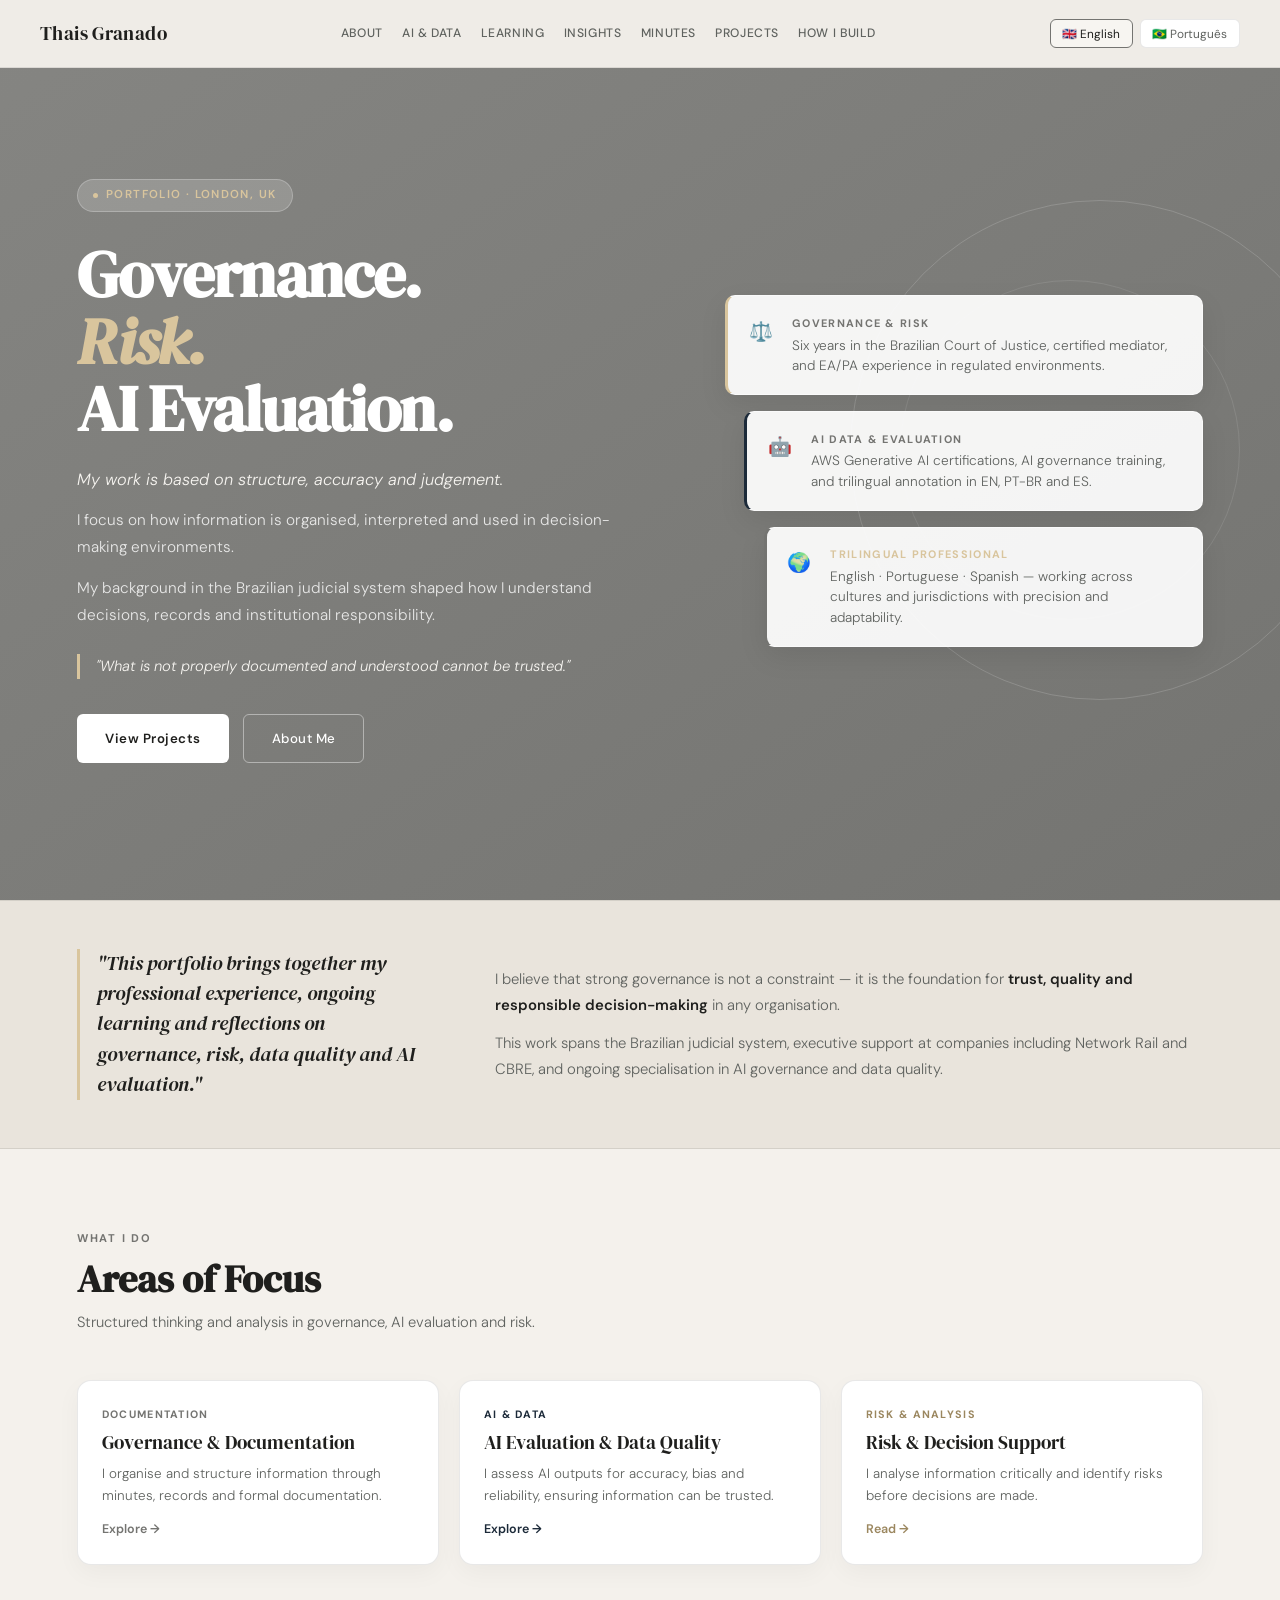
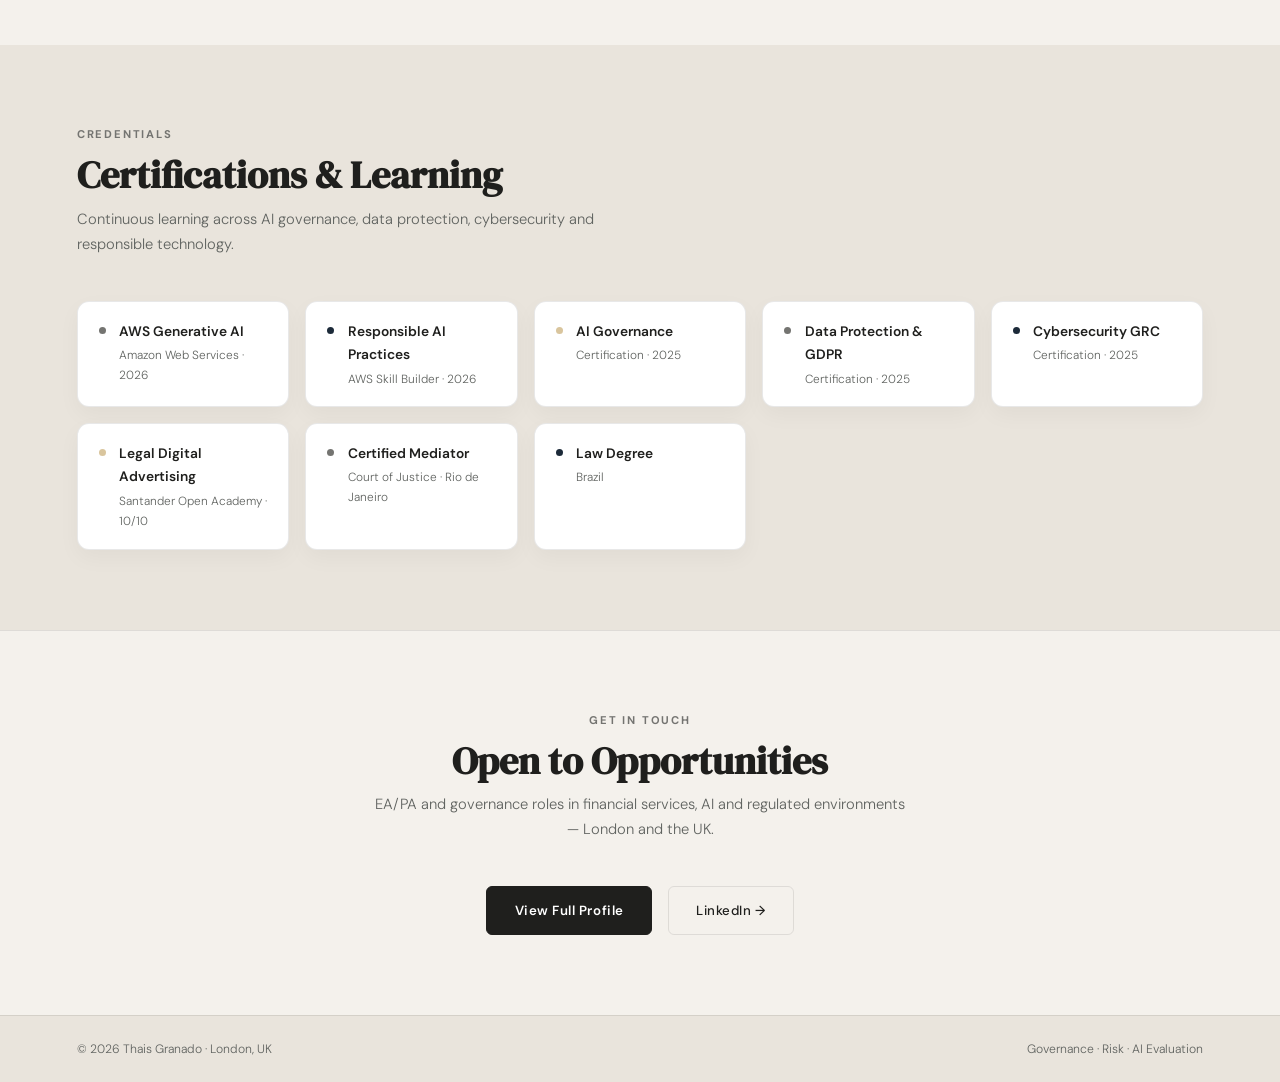
==== index.html @ 21f4bf11 "Update index.html" ====
<!DOCTYPE html>
<html lang="en">
<head>
  <meta charset="UTF-8" />
  <meta name="viewport" content="width=device-width, initial-scale=1.0" />
  <title>Thais Granado | Governance, Risk & AI Evaluation</title>

  <link href="https://fonts.googleapis.com/css2?family=DM+Serif+Display:ital@0;1&family=DM+Sans:opsz,wght@9..40,300;9..40,400;9..40,500;9..40,600&display=swap" rel="stylesheet" />

  <style>
    *, *::before, *::after {
      box-sizing: border-box;
      margin: 0;
      padding: 0;
    }

    :root {
      --bg: #f4f1ec;
      --bg-alt: #e9e4dc;
      --panel: #858582;
      --panel-dark: #747471;
      --card: #ffffff;
      --text: #1f1f1d;
      --muted: #5f625f;
      --soft: #f7f5f1;
      --white: #ffffff;
      --gold: #d9c59d;
      --navy: #1c2a39;
      --border: rgba(0,0,0,0.09);
      --shadow: rgba(0,0,0,0.10);
    }

    html {
      scroll-behavior: smooth;
    }

    body {
      background: var(--bg);
      color: var(--text);
      font-family: 'DM Sans', Arial, sans-serif;
      font-weight: 300;
      line-height: 1.7;
      overflow-x: hidden;
    }

    header {
      position: fixed;
      top: 0;
      left: 0;
      right: 0;
      z-index: 100;
      background: rgba(244, 241, 236, 0.96);
      backdrop-filter: blur(14px);
      border-bottom: 1px solid var(--border);
      padding: 0 2.5rem;
      display: flex;
      align-items: center;
      justify-content: space-between;
      height: 68px;
      flex-wrap: wrap;
    }

    .logo {
      font-family: 'DM Serif Display', serif;
      font-size: 1.18rem;
      letter-spacing: 0.02em;
      color: var(--text);
      text-decoration: none;
      white-space: nowrap;
    }

    nav {
      display: flex;
      gap: 1.2rem;
      flex-wrap: wrap;
      align-items: center;
    }

    nav a {
      color: var(--muted);
      text-decoration: none;
      font-size: 0.76rem;
      font-weight: 500;
      letter-spacing: 0.05em;
      text-transform: uppercase;
      transition: color 0.2s;
    }

    nav a:hover {
      color: var(--text);
    }

    .lang-buttons {
      display: flex;
      gap: 0.45rem;
      align-items: center;
    }

    .lang-buttons button {
      background: var(--card);
      border: 1px solid var(--border);
      color: var(--muted);
      font-size: 0.74rem;
      font-family: 'DM Sans', Arial, sans-serif;
      padding: 0.34rem 0.72rem;
      border-radius: 6px;
      cursor: pointer;
      transition: all 0.2s;
    }

    .lang-buttons button:hover,
    .lang-buttons button.active {
      border-color: var(--panel-dark);
      color: var(--text);
      background: var(--soft);
    }

    .hero {
      min-height: 100vh;
      background: linear-gradient(145deg, var(--panel), var(--panel-dark));
      display: grid;
      grid-template-columns: 1.1fr 0.9fr;
      align-items: center;
      padding: 120px 6% 78px;
      gap: 4rem;
      position: relative;
      overflow: hidden;
      color: var(--white);
    }

    .hero::before {
      content: '';
      position: absolute;
      right: -70px;
      top: 50%;
      transform: translateY(-50%);
      width: 500px;
      height: 500px;
      border: 1px solid rgba(255,255,255,0.16);
      border-radius: 50%;
      pointer-events: none;
    }

    .hero::after {
      content: '';
      position: absolute;
      right: 40px;
      top: 50%;
      transform: translateY(-50%);
      width: 340px;
      height: 340px;
      border: 1px solid rgba(255,255,255,0.10);
      border-radius: 50%;
      pointer-events: none;
    }

    .hero-left {
      position: relative;
      z-index: 2;
    }

    .hero-eyebrow {
      display: inline-flex;
      align-items: center;
      gap: 0.5rem;
      background: rgba(255,255,255,0.16);
      border: 1px solid rgba(255,255,255,0.24);
      color: var(--gold);
      font-size: 0.72rem;
      font-weight: 600;
      letter-spacing: 0.12em;
      text-transform: uppercase;
      padding: 0.36rem 0.95rem;
      border-radius: 50px;
      margin-bottom: 1.8rem;
      animation: fadeUp 0.5s ease both;
    }

    .hero-eyebrow::before {
      content: '';
      width: 5px;
      height: 5px;
      background: var(--gold);
      border-radius: 50%;
    }

    .hero-title {
      font-family: 'DM Serif Display', serif;
      font-size: clamp(2.8rem, 5vw, 4.8rem);
      line-height: 1.05;
      margin-bottom: 1.5rem;
      color: var(--white);
      animation: fadeUp 0.5s 0.08s ease both;
      letter-spacing: -0.02em;
    }

    .hero-title em {
      font-style: italic;
      color: var(--gold);
    }

    .hero-tagline {
      color: var(--soft);
      font-size: 1.02rem;
      font-style: italic;
      margin-bottom: 0.8rem;
      animation: fadeUp 0.5s 0.15s ease both;
    }

    .hero-desc {
      color: rgba(255,255,255,0.82);
      font-size: 0.96rem;
      max-width: 540px;
      margin-bottom: 0.9rem;
      animation: fadeUp 0.5s 0.2s ease both;
      line-height: 1.75;
    }

    .hero-desc strong {
      color: var(--white);
      font-weight: 500;
    }

    .hero-quote {
      border-left: 3px solid var(--gold);
      padding-left: 1rem;
      color: var(--soft);
      font-size: 0.92rem;
      font-style: italic;
      margin: 1.6rem 0 2.2rem;
      animation: fadeUp 0.5s 0.25s ease both;
    }

    .hero-cta {
      display: flex;
      gap: 0.9rem;
      flex-wrap: wrap;
      animation: fadeUp 0.5s 0.3s ease both;
    }

    .btn-primary {
      background: var(--white);
      color: var(--text);
      font-family: 'DM Sans', Arial, sans-serif;
      font-weight: 600;
      font-size: 0.83rem;
      letter-spacing: 0.04em;
      padding: 0.76rem 1.7rem;
      border-radius: 6px;
      text-decoration: none;
      border: 1px solid rgba(255,255,255,0.55);
      cursor: pointer;
      transition: all 0.2s;
    }

    .btn-primary:hover {
      background: var(--gold);
      transform: translateY(-1px);
    }

    .btn-outline {
      background: transparent;
      color: var(--white);
      font-family: 'DM Sans', Arial, sans-serif;
      font-weight: 500;
      font-size: 0.83rem;
      letter-spacing: 0.04em;
      padding: 0.76rem 1.7rem;
      border-radius: 6px;
      border: 1px solid rgba(255,255,255,0.42);
      text-decoration: none;
      transition: all 0.2s;
    }

    .btn-outline:hover {
      border-color: var(--white);
      background: rgba(255,255,255,0.12);
    }

    .hero-right {
      display: flex;
      flex-direction: column;
      gap: 1rem;
      position: relative;
      z-index: 2;
      animation: fadeUp 0.5s 0.35s ease both;
    }

    .pillar {
      background: rgba(255,255,255,0.92);
      border: 1px solid rgba(255,255,255,0.50);
      border-left: 3px solid var(--gold);
      border-radius: 10px;
      padding: 1.1rem 1.3rem;
      display: flex;
      align-items: flex-start;
      gap: 0.9rem;
      transition: transform 0.2s, box-shadow 0.2s;
      color: var(--text);
      box-shadow: 0 10px 28px rgba(0,0,0,0.08);
    }

    .pillar:nth-child(2) {
      border-left-color: var(--navy);
      margin-left: 1.2rem;
    }

    .pillar:nth-child(3) {
      border-left-color: var(--panel-dark);
      margin-left: 2.4rem;
    }

    .pillar:hover {
      transform: translateX(4px);
      box-shadow: 0 16px 36px rgba(0,0,0,0.12);
    }

    .pillar-icon {
      font-size: 1.2rem;
      min-width: 1.8rem;
      margin-top: 0.1rem;
    }

    .pillar-label {
      font-size: 0.68rem;
      font-weight: 700;
      letter-spacing: 0.12em;
      text-transform: uppercase;
      color: var(--panel-dark);
      margin-bottom: 0.2rem;
    }

    .pillar:nth-child(3) .pillar-label {
      color: var(--gold);
    }

    .pillar-text {
      font-size: 0.85rem;
      color: var(--muted);
      line-height: 1.5;
    }

    .strip {
      background: var(--bg-alt);
      border-top: 1px solid var(--border);
      border-bottom: 1px solid var(--border);
      padding: 3rem 6%;
      display: grid;
      grid-template-columns: 1fr 2fr;
      gap: 4rem;
      align-items: center;
    }

    .strip-quote {
      font-family: 'DM Serif Display', serif;
      font-size: 1.22rem;
      font-style: italic;
      color: var(--text);
      line-height: 1.55;
      border-left: 3px solid var(--gold);
      padding-left: 1.1rem;
    }

    .strip-body {
      color: var(--muted);
      font-size: 0.93rem;
    }

    .strip-body p + p {
      margin-top: 0.85rem;
    }

    .strip-body strong {
      color: var(--text);
      font-weight: 600;
    }

    .section {
      padding: 5rem 6%;
      background: var(--bg);
    }

    .section-alt {
      padding: 5rem 6%;
      background: var(--bg-alt);
    }

    .section-label {
      font-size: 0.7rem;
      font-weight: 700;
      letter-spacing: 0.16em;
      text-transform: uppercase;
      color: var(--panel-dark);
      margin-bottom: 0.5rem;
    }

    .section-title {
      font-family: 'DM Serif Display', serif;
      font-size: clamp(1.8rem, 3vw, 2.5rem);
      margin-bottom: 0.5rem;
      line-height: 1.2;
      color: var(--text);
    }

    .section-sub {
      color: var(--muted);
      font-size: 0.92rem;
      margin-bottom: 2.8rem;
      max-width: 540px;
    }

    .card-grid {
      display: grid;
      grid-template-columns: repeat(auto-fill, minmax(270px, 1fr));
      gap: 1.2rem;
    }

    .card {
      background: var(--card);
      border: 1px solid var(--border);
      border-radius: 14px;
      padding: 1.5rem;
      text-decoration: none;
      color: inherit;
      display: flex;
      flex-direction: column;
      gap: 0.5rem;
      transition: border-color 0.2s, transform 0.2s, box-shadow 0.2s;
      position: relative;
      overflow: hidden;
      box-shadow: 0 8px 24px rgba(0,0,0,0.04);
    }

    .card::before {
      content: '';
      position: absolute;
      top: 0;
      left: 0;
      right: 0;
      height: 3px;
      background: var(--panel-dark);
      transform: scaleX(0);
      transform-origin: left;
      transition: transform 0.3s;
    }

    .card:hover::before {
      transform: scaleX(1);
    }

    .card:hover {
      border-color: rgba(0,0,0,0.18);
      transform: translateY(-3px);
      box-shadow: 0 16px 32px rgba(0,0,0,0.10);
    }

    .card.v2::before {
      background: var(--navy);
    }

    .card.v3::before {
      background: var(--gold);
    }

    .card-tag {
      font-size: 0.67rem;
      font-weight: 700;
      letter-spacing: 0.12em;
      text-transform: uppercase;
      color: var(--panel-dark);
    }

    .card.v2 .card-tag,
    .card.v2 .card-arrow {
      color: var(--navy);
    }

    .card.v3 .card-tag,
    .card.v3 .card-arrow {
      color: #9b875f;
    }

    .card-title {
      font-family: 'DM Serif Display', serif;
      font-size: 1.16rem;
      color: var(--text);
      line-height: 1.3;
    }

    .card-desc {
      color: var(--muted);
      font-size: 0.84rem;
      line-height: 1.6;
      flex: 1;
    }

    .card-arrow {
      display: inline-flex;
      align-items: center;
      gap: 0.35rem;
      color: var(--panel-dark);
      font-size: 0.78rem;
      font-weight: 600;
      margin-top: 0.3rem;
    }

    .creds-grid {
      display: grid;
      grid-template-columns: repeat(auto-fill, minmax(210px, 1fr));
      gap: 1rem;
    }

    .cred {
      background: var(--card);
      border: 1px solid var(--border);
      border-radius: 12px;
      padding: 1.1rem 1.3rem;
      display: flex;
      gap: 0.85rem;
      align-items: flex-start;
      box-shadow: 0 8px 22px rgba(0,0,0,0.04);
    }

    .cred-dot {
      width: 7px;
      height: 7px;
      border-radius: 50%;
      background: var(--panel-dark);
      margin-top: 0.45rem;
      flex-shrink: 0;
    }

    .cred-name {
      font-size: 0.86rem;
      font-weight: 600;
      color: var(--text);
      margin-bottom: 0.12rem;
    }

    .cred-org {
      font-size: 0.74rem;
      color: var(--muted);
    }

    .contact {
      text-align: center;
      padding: 5rem 6%;
      background: var(--bg);
      border-top: 1px solid var(--border);
    }

    .contact .section-sub {
      margin-left: auto;
      margin-right: auto;
    }

    .contact-links {
      display: flex;
      justify-content: center;
      gap: 1rem;
      flex-wrap: wrap;
      margin-top: 2rem;
    }

    .contact .btn-primary {
      background: var(--text);
      color: var(--white);
      border-color: var(--text);
    }

    .contact .btn-primary:hover {
      background: var(--navy);
    }

    .contact .btn-outline {
      color: var(--text);
      border-color: var(--border);
    }

    .contact .btn-outline:hover {
      background: var(--bg-alt);
      border-color: var(--panel-dark);
    }

    footer {
      background: var(--bg-alt);
      padding: 1.4rem 6%;
      display: flex;
      justify-content: space-between;
      align-items: center;
      border-top: 1px solid var(--border);
      flex-wrap: wrap;
      gap: 0.8rem;
    }

    footer p {
      font-size: 0.76rem;
      color: var(--muted);
    }

    @keyframes fadeUp {
      from {
        opacity: 0;
        transform: translateY(16px);
      }
      to {
        opacity: 1;
        transform: translateY(0);
      }
    }

    @media (max-width: 768px) {
      header {
        height: auto;
        padding: 1rem 1.2rem;
        gap: 0.8rem;
      }

      nav {
        display: none;
      }

      .hero {
        grid-template-columns: 1fr;
        padding: 100px 5% 60px;
        gap: 2.5rem;
      }

      .hero::before,
      .hero::after {
        display: none;
      }

      .hero-title {
        font-size: clamp(2.6rem, 12vw, 4rem);
      }

      .hero-desc {
        max-width: 100%;
      }

      .pillar:nth-child(2),
      .pillar:nth-child(3) {
        margin-left: 0;
      }

      .strip {
        grid-template-columns: 1fr;
        gap: 2rem;
      }
    }

    .lang-en,
    .lang-pt {
      display: none;
    }

    .lang-en.show,
    .lang-pt.show {
      display: block;
    }

    span.lang-en,
    span.lang-pt {
      display: none;
    }

    span.lang-en.show,
    span.lang-pt.show {
      display: inline;
    }
  </style>
</head>

<body>

<header>
  <a class="logo" href="index.html">Thais Granado</a>

  <nav>
    <a href="about.html">About</a>
    <a href="ai-evaluation.html">AI & Data</a>
    <a href="learning.html">Learning</a>
    <a href="insights.html">Insights</a>
    <a href="minutes.html">Minutes</a>
    <a href="projects.html">Projects</a>
    <a href="how-i-learn.html">How I Build</a>
  </nav>

  <div class="lang-buttons">
    <button data-l="en" onclick="setLanguage('en')">🇬🇧 English</button>
    <button data-l="pt" onclick="setLanguage('pt')">🇧🇷 Português</button>
  </div>
</header>

<section class="hero">
  <div class="hero-left">

    <div class="hero-eyebrow">
      <span class="lang-en">Portfolio · London, UK</span>
      <span class="lang-pt">Portfólio · Londres, Reino Unido</span>
    </div>

    <h1 class="hero-title">
      <span class="lang-en">Governance.<br><em>Risk.</em><br>AI Evaluation.</span>
      <span class="lang-pt">Governança.<br><em>Risco.</em><br>Avaliação de IA.</span>
    </h1>

    <p class="hero-tagline">
      <span class="lang-en">My work is based on structure, accuracy and judgement.</span>
      <span class="lang-pt">O meu trabalho é baseado em estrutura, precisão e julgamento.</span>
    </p>

    <p class="hero-desc">
      <span class="lang-en">I focus on how information is organised, interpreted and used in decision-making environments.</span>
      <span class="lang-pt">Foco em como a informação é organizada, interpretada e utilizada em ambientes de tomada de decisão.</span>
    </p>

    <p class="hero-desc">
      <span class="lang-en">My background in the Brazilian judicial system shaped how I understand decisions, records and institutional responsibility.</span>
      <span class="lang-pt">A minha experiência no sistema judiciário brasileiro moldou a forma como entendo decisões, registros e responsabilidade institucional.</span>
    </p>

    <blockquote class="hero-quote">
      <span class="lang-en">"What is not properly documented and understood cannot be trusted."</span>
      <span class="lang-pt">"O que não está devidamente documentado e compreendido não pode ser confiável."</span>
    </blockquote>

    <div class="hero-cta">
      <a class="btn-primary" href="projects.html">
        <span class="lang-en">View Projects</span>
        <span class="lang-pt">Ver Projetos</span>
      </a>

      <a class="btn-outline" href="about.html">
        <span class="lang-en">About Me</span>
        <span class="lang-pt">Sobre Mim</span>
      </a>
    </div>

  </div>

  <div class="hero-right">

    <div class="pillar">
      <div class="pillar-icon">⚖️</div>
      <div>
        <div class="pillar-label">
          <span class="lang-en">Governance & Risk</span>
          <span class="lang-pt">Governança & Risco</span>
        </div>
        <div class="pillar-text">
          <span class="lang-en">Six years in the Brazilian Court of Justice, certified mediator, and EA/PA experience in regulated environments.</span>
          <span class="lang-pt">Seis anos no Tribunal de Justiça, mediadora certificada e experiência como EA/PA em ambientes regulados.</span>
        </div>
      </div>
    </div>

    <div class="pillar">
      <div class="pillar-icon">🤖</div>
      <div>
        <div class="pillar-label">
          <span class="lang-en">AI Data & Evaluation</span>
          <span class="lang-pt">Dados & Avaliação de IA</span>
        </div>
        <div class="pillar-text">
          <span class="lang-en">AWS Generative AI certifications, AI governance training, and trilingual annotation in EN, PT-BR and ES.</span>
          <span class="lang-pt">Certificações AWS em IA Generativa, formação em governança de IA e anotação trilíngue em inglês, português e espanhol.</span>
        </div>
      </div>
    </div>

    <div class="pillar">
      <div class="pillar-icon">🌍</div>
      <div>
        <div class="pillar-label">
          <span class="lang-en">Trilingual Professional</span>
          <span class="lang-pt">Profissional Trilíngue</span>
        </div>
        <div class="pillar-text">
          <span class="lang-en">English · Portuguese · Spanish — working across cultures and jurisdictions with precision and adaptability.</span>
          <span class="lang-pt">Inglês · Português · Espanhol — atuando em diferentes culturas e jurisdições com precisão e adaptabilidade.</span>
        </div>
      </div>
    </div>

  </div>
</section>

<div class="strip">
  <p class="strip-quote">
    <span class="lang-en">"This portfolio brings together my professional experience, ongoing learning and reflections on governance, risk, data quality and AI evaluation."</span>
    <span class="lang-pt">"Este portfólio reúne minha experiência profissional, aprendizado contínuo e reflexões sobre governança, risco, qualidade de dados e avaliação de IA."</span>
  </p>

  <div class="strip-body">
    <p>
      <span class="lang-en">I believe that strong governance is not a constraint — it is the foundation for <strong>trust, quality and responsible decision-making</strong> in any organisation.</span>
      <span class="lang-pt">Acredito que uma governança sólida não é uma restrição — é a base para <strong>confiança, qualidade e tomada de decisão responsável</strong> em qualquer organização.</span>
    </p>

    <p>
      <span class="lang-en">This work spans the Brazilian judicial system, executive support at companies including Network Rail and CBRE, and ongoing specialisation in AI governance and data quality.</span>
      <span class="lang-pt">Este trabalho abrange o sistema judiciário brasileiro, suporte executivo em empresas como Network Rail e CBRE, e especialização contínua em governança de IA e qualidade de dados.</span>
    </p>
  </div>
</div>

<section class="section">
  <div class="section-label">
    <span class="lang-en">What I Do</span>
    <span class="lang-pt">O Que Faço</span>
  </div>

  <h2 class="section-title">
    <span class="lang-en">Areas of Focus</span>
    <span class="lang-pt">Áreas de Atuação</span>
  </h2>

  <p class="section-sub">
    <span class="lang-en">Structured thinking and analysis in governance, AI evaluation and risk.</span>
    <span class="lang-pt">Pensamento estruturado e análise em governança, avaliação de IA e risco.</span>
  </p>

  <div class="card-grid">

    <a class="card" href="minutes.html">
      <span class="card-tag">
        <span class="lang-en">Documentation</span>
        <span class="lang-pt">Documentação</span>
      </span>

      <div class="card-title">
        <span class="lang-en">Governance & Documentation</span>
        <span class="lang-pt">Governança & Documentação</span>
      </div>

      <p class="card-desc">
        <span class="lang-en">I organise and structure information through minutes, records and formal documentation.</span>
        <span class="lang-pt">Organizo e estruturo informações por meio de atas, registros e documentação formal.</span>
      </p>

      <span class="card-arrow">
        <span class="lang-en">Explore →</span>
        <span class="lang-pt">Explorar →</span>
      </span>
    </a>

    <a class="card v2" href="ai-evaluation.html">
      <span class="card-tag">
        <span class="lang-en">AI & Data</span>
        <span class="lang-pt">IA & Dados</span>
      </span>

      <div class="card-title">
        <span class="lang-en">AI Evaluation & Data Quality</span>
        <span class="lang-pt">Avaliação de IA & Qualidade de Dados</span>
      </div>

      <p class="card-desc">
        <span class="lang-en">I assess AI outputs for accuracy, bias and reliability, ensuring information can be trusted.</span>
        <span class="lang-pt">Avalio outputs de IA quanto à precisão, viés e confiabilidade, garantindo que a informação possa ser confiável.</span>
      </p>

      <span class="card-arrow">
        <span class="lang-en">Explore →</span>
        <span class="lang-pt">Explorar →</span>
      </span>
    </a>

    <a class="card v3" href="insights.html">
      <span class="card-tag">
        <span class="lang-en">Risk & Analysis</span>
        <span class="lang-pt">Risco & Análise</span>
      </span>

      <div class="card-title">
        <span class="lang-en">Risk & Decision Support</span>
        <span class="lang-pt">Risco & Suporte à Decisão</span>
      </div>

      <p class="card-desc">
        <span class="lang-en">I analyse information critically and identify risks before decisions are made.</span>
        <span class="lang-pt">Analiso informações de forma crítica e identifico riscos antes que as decisões sejam tomadas.</span>
      </p>

      <span class="card-arrow">
        <span class="lang-en">Read →</span>
        <span class="lang-pt">Ler →</span>
      </span>
    </a>

  </div>
</section>

<section class="section-alt">
  <div class="section-label">
    <span class="lang-en">Credentials</span>
    <span class="lang-pt">Credenciais</span>
  </div>

  <h2 class="section-title">
    <span class="lang-en">Certifications & Learning</span>
    <span class="lang-pt">Certificações & Aprendizado</span>
  </h2>

  <p class="section-sub">
    <span class="lang-en">Continuous learning across AI governance, data protection, cybersecurity and responsible technology.</span>
    <span class="lang-pt">Aprendizado contínuo em governança de IA, proteção de dados, cibersegurança e tecnologia responsável.</span>
  </p>

  <div class="creds-grid">

    <div class="cred">
      <div class="cred-dot"></div>
      <div>
        <div class="cred-name">AWS Generative AI</div>
        <div class="cred-org">Amazon Web Services · 2026</div>
      </div>
    </div>

    <div class="cred">
      <div class="cred-dot" style="background:var(--navy)"></div>
      <div>
        <div class="cred-name">Responsible AI Practices</div>
        <div class="cred-org">AWS Skill Builder · 2026</div>
      </div>
    </div>

    <div class="cred">
      <div class="cred-dot" style="background:var(--gold)"></div>
      <div>
        <div class="cred-name">AI Governance</div>
        <div class="cred-org">Certification · 2025</div>
      </div>
    </div>

    <div class="cred">
      <div class="cred-dot"></div>
      <div>
        <div class="cred-name">Data Protection & GDPR</div>
        <div class="cred-org">Certification · 2025</div>
      </div>
    </div>

    <div class="cred">
      <div class="cred-dot" style="background:var(--navy)"></div>
      <div>
        <div class="cred-name">Cybersecurity GRC</div>
        <div class="cred-org">Certification · 2025</div>
      </div>
    </div>

    <div class="cred">
      <div class="cred-dot" style="background:var(--gold)"></div>
      <div>
        <div class="cred-name">
          <span class="lang-en">Legal Digital Advertising</span>
          <span class="lang-pt">Publicidade Digital Legal</span>
        </div>
        <div class="cred-org">Santander Open Academy · 10/10</div>
      </div>
    </div>

    <div class="cred">
      <div class="cred-dot"></div>
      <div>
        <div class="cred-name">Certified Mediator</div>
        <div class="cred-org">Court of Justice · Rio de Janeiro</div>
      </div>
    </div>

    <div class="cred">
      <div class="cred-dot" style="background:var(--navy)"></div>
      <div>
        <div class="cred-name">
          <span class="lang-en">Law Degree</span>
          <span class="lang-pt">Graduação em Direito</span>
        </div>
        <div class="cred-org">Brazil</div>
      </div>
    </div>

  </div>
</section>

<section class="contact">
  <div class="section-label">
    <span class="lang-en">Get in Touch</span>
    <span class="lang-pt">Contato</span>
  </div>

  <h2 class="section-title">
    <span class="lang-en">Open to Opportunities</span>
    <span class="lang-pt">Aberta a Oportunidades</span>
  </h2>

  <p class="section-sub">
    <span class="lang-en">EA/PA and governance roles in financial services, AI and regulated environments — London and the UK.</span>
    <span class="lang-pt">Funções de EA/PA e governança em serviços financeiros, IA e ambientes regulados — Londres e Reino Unido.</span>
  </p>

  <div class="contact-links">
    <a class="btn-primary" href="about.html">
      <span class="lang-en">View Full Profile</span>
      <span class="lang-pt">Ver Perfil Completo</span>
    </a>

    <a class="btn-outline" href="https://www.linkedin.com/in/thaisgranado-uk" target="_blank" rel="noopener">LinkedIn →</a>
  </div>
</section>

<footer>
  <p>© 2026 Thais Granado · London, UK</p>

  <p>
    <span class="lang-en">Governance · Risk · AI Evaluation</span>
    <span class="lang-pt">Governança · Risco · Avaliação de IA</span>
  </p>
</footer>

<script>
  function setLanguage(lang) {
    localStorage.setItem('lang', lang);
    applyLanguage();
  }

  function applyLanguage() {
    var lang = localStorage.getItem('lang') || 'en';

    document.querySelectorAll('.lang-en, .lang-pt').forEach(function(el) {
      el.classList.remove('show');
    });

    document.querySelectorAll('.lang-' + lang).forEach(function(el) {
      el.classList.add('show');
    });

    document.querySelectorAll('[data-l]').forEach(function(btn) {
      btn.classList.toggle('active', btn.getAttribute('data-l') === lang);
    });
  }

  window.addEventListener('DOMContentLoaded', applyLanguage);
</script>

</body>
</html>
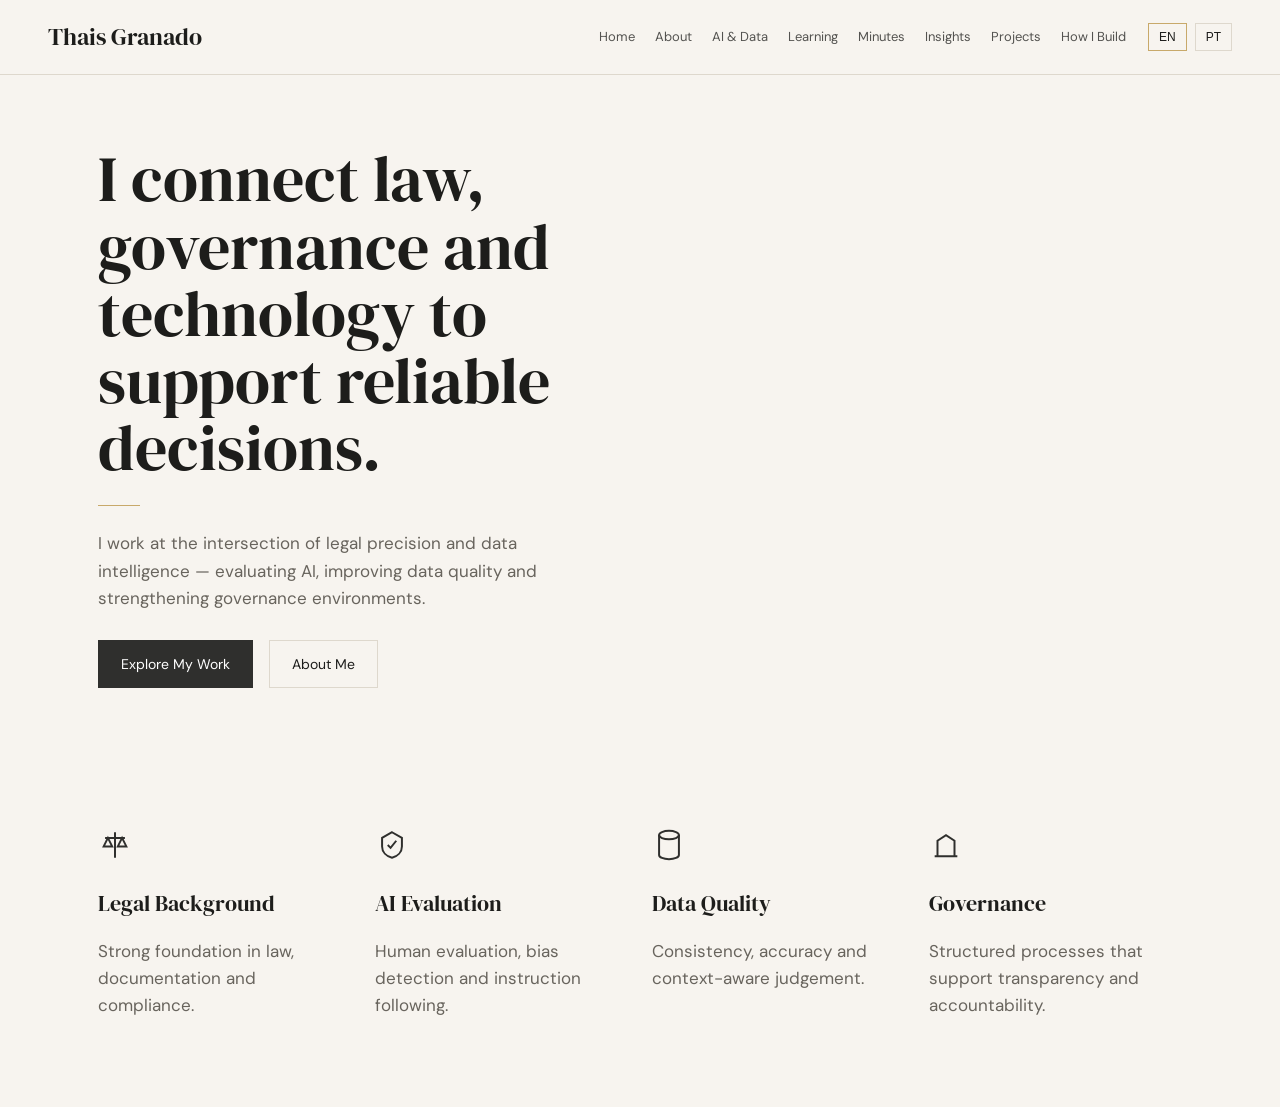
==== commit 839cceb1: "Refactor HTML structure and improve semantics" ====
--- a/index.html
+++ b/index.html
@@ -1,1048 +1,148 @@
 <!DOCTYPE html>
 <html lang="en">
 <head>
-  <meta charset="UTF-8" />
-  <meta name="viewport" content="width=device-width, initial-scale=1.0" />
-  <title>Thais Granado | Governance, Risk & AI Evaluation</title>
+<meta charset="UTF-8">
+<title>Thais Granado | Governance, Risk & AI Evaluation</title>
+<meta name="viewport" content="width=device-width, initial-scale=1.0">
 
-  <link href="https://fonts.googleapis.com/css2?family=DM+Serif+Display:ital@0;1&family=DM+Sans:opsz,wght@9..40,300;9..40,400;9..40,500;9..40,600&display=swap" rel="stylesheet" />
-
-  <style>
-    *, *::before, *::after {
-      box-sizing: border-box;
-      margin: 0;
-      padding: 0;
-    }
-
-    :root {
-      --bg: #f4f1ec;
-      --bg-alt: #e9e4dc;
-      --panel: #858582;
-      --panel-dark: #747471;
-      --card: #ffffff;
-      --text: #1f1f1d;
-      --muted: #5f625f;
-      --soft: #f7f5f1;
-      --white: #ffffff;
-      --gold: #d9c59d;
-      --navy: #1c2a39;
-      --border: rgba(0,0,0,0.09);
-      --shadow: rgba(0,0,0,0.10);
-    }
-
-    html {
-      scroll-behavior: smooth;
-    }
-
-    body {
-      background: var(--bg);
-      color: var(--text);
-      font-family: 'DM Sans', Arial, sans-serif;
-      font-weight: 300;
-      line-height: 1.7;
-      overflow-x: hidden;
-    }
-
-    header {
-      position: fixed;
-      top: 0;
-      left: 0;
-      right: 0;
-      z-index: 100;
-      background: rgba(244, 241, 236, 0.96);
-      backdrop-filter: blur(14px);
-      border-bottom: 1px solid var(--border);
-      padding: 0 2.5rem;
-      display: flex;
-      align-items: center;
-      justify-content: space-between;
-      height: 68px;
-      flex-wrap: wrap;
-    }
-
-    .logo {
-      font-family: 'DM Serif Display', serif;
-      font-size: 1.18rem;
-      letter-spacing: 0.02em;
-      color: var(--text);
-      text-decoration: none;
-      white-space: nowrap;
-    }
-
-    nav {
-      display: flex;
-      gap: 1.2rem;
-      flex-wrap: wrap;
-      align-items: center;
-    }
-
-    nav a {
-      color: var(--muted);
-      text-decoration: none;
-      font-size: 0.76rem;
-      font-weight: 500;
-      letter-spacing: 0.05em;
-      text-transform: uppercase;
-      transition: color 0.2s;
-    }
-
-    nav a:hover {
-      color: var(--text);
-    }
-
-    .lang-buttons {
-      display: flex;
-      gap: 0.45rem;
-      align-items: center;
-    }
-
-    .lang-buttons button {
-      background: var(--card);
-      border: 1px solid var(--border);
-      color: var(--muted);
-      font-size: 0.74rem;
-      font-family: 'DM Sans', Arial, sans-serif;
-      padding: 0.34rem 0.72rem;
-      border-radius: 6px;
-      cursor: pointer;
-      transition: all 0.2s;
-    }
-
-    .lang-buttons button:hover,
-    .lang-buttons button.active {
-      border-color: var(--panel-dark);
-      color: var(--text);
-      background: var(--soft);
-    }
-
-    .hero {
-      min-height: 100vh;
-      background: linear-gradient(145deg, var(--panel), var(--panel-dark));
-      display: grid;
-      grid-template-columns: 1.1fr 0.9fr;
-      align-items: center;
-      padding: 120px 6% 78px;
-      gap: 4rem;
-      position: relative;
-      overflow: hidden;
-      color: var(--white);
-    }
-
-    .hero::before {
-      content: '';
-      position: absolute;
-      right: -70px;
-      top: 50%;
-      transform: translateY(-50%);
-      width: 500px;
-      height: 500px;
-      border: 1px solid rgba(255,255,255,0.16);
-      border-radius: 50%;
-      pointer-events: none;
-    }
-
-    .hero::after {
-      content: '';
-      position: absolute;
-      right: 40px;
-      top: 50%;
-      transform: translateY(-50%);
-      width: 340px;
-      height: 340px;
-      border: 1px solid rgba(255,255,255,0.10);
-      border-radius: 50%;
-      pointer-events: none;
-    }
-
-    .hero-left {
-      position: relative;
-      z-index: 2;
-    }
-
-    .hero-eyebrow {
-      display: inline-flex;
-      align-items: center;
-      gap: 0.5rem;
-      background: rgba(255,255,255,0.16);
-      border: 1px solid rgba(255,255,255,0.24);
-      color: var(--gold);
-      font-size: 0.72rem;
-      font-weight: 600;
-      letter-spacing: 0.12em;
-      text-transform: uppercase;
-      padding: 0.36rem 0.95rem;
-      border-radius: 50px;
-      margin-bottom: 1.8rem;
-      animation: fadeUp 0.5s ease both;
-    }
-
-    .hero-eyebrow::before {
-      content: '';
-      width: 5px;
-      height: 5px;
-      background: var(--gold);
-      border-radius: 50%;
-    }
-
-    .hero-title {
-      font-family: 'DM Serif Display', serif;
-      font-size: clamp(2.8rem, 5vw, 4.8rem);
-      line-height: 1.05;
-      margin-bottom: 1.5rem;
-      color: var(--white);
-      animation: fadeUp 0.5s 0.08s ease both;
-      letter-spacing: -0.02em;
-    }
-
-    .hero-title em {
-      font-style: italic;
-      color: var(--gold);
-    }
-
-    .hero-tagline {
-      color: var(--soft);
-      font-size: 1.02rem;
-      font-style: italic;
-      margin-bottom: 0.8rem;
-      animation: fadeUp 0.5s 0.15s ease both;
-    }
-
-    .hero-desc {
-      color: rgba(255,255,255,0.82);
-      font-size: 0.96rem;
-      max-width: 540px;
-      margin-bottom: 0.9rem;
-      animation: fadeUp 0.5s 0.2s ease both;
-      line-height: 1.75;
-    }
-
-    .hero-desc strong {
-      color: var(--white);
-      font-weight: 500;
-    }
-
-    .hero-quote {
-      border-left: 3px solid var(--gold);
-      padding-left: 1rem;
-      color: var(--soft);
-      font-size: 0.92rem;
-      font-style: italic;
-      margin: 1.6rem 0 2.2rem;
-      animation: fadeUp 0.5s 0.25s ease both;
-    }
-
-    .hero-cta {
-      display: flex;
-      gap: 0.9rem;
-      flex-wrap: wrap;
-      animation: fadeUp 0.5s 0.3s ease both;
-    }
-
-    .btn-primary {
-      background: var(--white);
-      color: var(--text);
-      font-family: 'DM Sans', Arial, sans-serif;
-      font-weight: 600;
-      font-size: 0.83rem;
-      letter-spacing: 0.04em;
-      padding: 0.76rem 1.7rem;
-      border-radius: 6px;
-      text-decoration: none;
-      border: 1px solid rgba(255,255,255,0.55);
-      cursor: pointer;
-      transition: all 0.2s;
-    }
-
-    .btn-primary:hover {
-      background: var(--gold);
-      transform: translateY(-1px);
-    }
-
-    .btn-outline {
-      background: transparent;
-      color: var(--white);
-      font-family: 'DM Sans', Arial, sans-serif;
-      font-weight: 500;
-      font-size: 0.83rem;
-      letter-spacing: 0.04em;
-      padding: 0.76rem 1.7rem;
-      border-radius: 6px;
-      border: 1px solid rgba(255,255,255,0.42);
-      text-decoration: none;
-      transition: all 0.2s;
-    }
-
-    .btn-outline:hover {
-      border-color: var(--white);
-      background: rgba(255,255,255,0.12);
-    }
-
-    .hero-right {
-      display: flex;
-      flex-direction: column;
-      gap: 1rem;
-      position: relative;
-      z-index: 2;
-      animation: fadeUp 0.5s 0.35s ease both;
-    }
-
-    .pillar {
-      background: rgba(255,255,255,0.92);
-      border: 1px solid rgba(255,255,255,0.50);
-      border-left: 3px solid var(--gold);
-      border-radius: 10px;
-      padding: 1.1rem 1.3rem;
-      display: flex;
-      align-items: flex-start;
-      gap: 0.9rem;
-      transition: transform 0.2s, box-shadow 0.2s;
-      color: var(--text);
-      box-shadow: 0 10px 28px rgba(0,0,0,0.08);
-    }
-
-    .pillar:nth-child(2) {
-      border-left-color: var(--navy);
-      margin-left: 1.2rem;
-    }
-
-    .pillar:nth-child(3) {
-      border-left-color: var(--panel-dark);
-      margin-left: 2.4rem;
-    }
-
-    .pillar:hover {
-      transform: translateX(4px);
-      box-shadow: 0 16px 36px rgba(0,0,0,0.12);
-    }
-
-    .pillar-icon {
-      font-size: 1.2rem;
-      min-width: 1.8rem;
-      margin-top: 0.1rem;
-    }
-
-    .pillar-label {
-      font-size: 0.68rem;
-      font-weight: 700;
-      letter-spacing: 0.12em;
-      text-transform: uppercase;
-      color: var(--panel-dark);
-      margin-bottom: 0.2rem;
-    }
-
-    .pillar:nth-child(3) .pillar-label {
-      color: var(--gold);
-    }
-
-    .pillar-text {
-      font-size: 0.85rem;
-      color: var(--muted);
-      line-height: 1.5;
-    }
-
-    .strip {
-      background: var(--bg-alt);
-      border-top: 1px solid var(--border);
-      border-bottom: 1px solid var(--border);
-      padding: 3rem 6%;
-      display: grid;
-      grid-template-columns: 1fr 2fr;
-      gap: 4rem;
-      align-items: center;
-    }
-
-    .strip-quote {
-      font-family: 'DM Serif Display', serif;
-      font-size: 1.22rem;
-      font-style: italic;
-      color: var(--text);
-      line-height: 1.55;
-      border-left: 3px solid var(--gold);
-      padding-left: 1.1rem;
-    }
-
-    .strip-body {
-      color: var(--muted);
-      font-size: 0.93rem;
-    }
-
-    .strip-body p + p {
-      margin-top: 0.85rem;
-    }
-
-    .strip-body strong {
-      color: var(--text);
-      font-weight: 600;
-    }
-
-    .section {
-      padding: 5rem 6%;
-      background: var(--bg);
-    }
-
-    .section-alt {
-      padding: 5rem 6%;
-      background: var(--bg-alt);
-    }
-
-    .section-label {
-      font-size: 0.7rem;
-      font-weight: 700;
-      letter-spacing: 0.16em;
-      text-transform: uppercase;
-      color: var(--panel-dark);
-      margin-bottom: 0.5rem;
-    }
-
-    .section-title {
-      font-family: 'DM Serif Display', serif;
-      font-size: clamp(1.8rem, 3vw, 2.5rem);
-      margin-bottom: 0.5rem;
-      line-height: 1.2;
-      color: var(--text);
-    }
-
-    .section-sub {
-      color: var(--muted);
-      font-size: 0.92rem;
-      margin-bottom: 2.8rem;
-      max-width: 540px;
-    }
-
-    .card-grid {
-      display: grid;
-      grid-template-columns: repeat(auto-fill, minmax(270px, 1fr));
-      gap: 1.2rem;
-    }
-
-    .card {
-      background: var(--card);
-      border: 1px solid var(--border);
-      border-radius: 14px;
-      padding: 1.5rem;
-      text-decoration: none;
-      color: inherit;
-      display: flex;
-      flex-direction: column;
-      gap: 0.5rem;
-      transition: border-color 0.2s, transform 0.2s, box-shadow 0.2s;
-      position: relative;
-      overflow: hidden;
-      box-shadow: 0 8px 24px rgba(0,0,0,0.04);
-    }
-
-    .card::before {
-      content: '';
-      position: absolute;
-      top: 0;
-      left: 0;
-      right: 0;
-      height: 3px;
-      background: var(--panel-dark);
-      transform: scaleX(0);
-      transform-origin: left;
-      transition: transform 0.3s;
-    }
-
-    .card:hover::before {
-      transform: scaleX(1);
-    }
-
-    .card:hover {
-      border-color: rgba(0,0,0,0.18);
-      transform: translateY(-3px);
-      box-shadow: 0 16px 32px rgba(0,0,0,0.10);
-    }
-
-    .card.v2::before {
-      background: var(--navy);
-    }
-
-    .card.v3::before {
-      background: var(--gold);
-    }
-
-    .card-tag {
-      font-size: 0.67rem;
-      font-weight: 700;
-      letter-spacing: 0.12em;
-      text-transform: uppercase;
-      color: var(--panel-dark);
-    }
-
-    .card.v2 .card-tag,
-    .card.v2 .card-arrow {
-      color: var(--navy);
-    }
-
-    .card.v3 .card-tag,
-    .card.v3 .card-arrow {
-      color: #9b875f;
-    }
-
-    .card-title {
-      font-family: 'DM Serif Display', serif;
-      font-size: 1.16rem;
-      color: var(--text);
-      line-height: 1.3;
-    }
-
-    .card-desc {
-      color: var(--muted);
-      font-size: 0.84rem;
-      line-height: 1.6;
-      flex: 1;
-    }
-
-    .card-arrow {
-      display: inline-flex;
-      align-items: center;
-      gap: 0.35rem;
-      color: var(--panel-dark);
-      font-size: 0.78rem;
-      font-weight: 600;
-      margin-top: 0.3rem;
-    }
-
-    .creds-grid {
-      display: grid;
-      grid-template-columns: repeat(auto-fill, minmax(210px, 1fr));
-      gap: 1rem;
-    }
-
-    .cred {
-      background: var(--card);
-      border: 1px solid var(--border);
-      border-radius: 12px;
-      padding: 1.1rem 1.3rem;
-      display: flex;
-      gap: 0.85rem;
-      align-items: flex-start;
-      box-shadow: 0 8px 22px rgba(0,0,0,0.04);
-    }
-
-    .cred-dot {
-      width: 7px;
-      height: 7px;
-      border-radius: 50%;
-      background: var(--panel-dark);
-      margin-top: 0.45rem;
-      flex-shrink: 0;
-    }
-
-    .cred-name {
-      font-size: 0.86rem;
-      font-weight: 600;
-      color: var(--text);
-      margin-bottom: 0.12rem;
-    }
-
-    .cred-org {
-      font-size: 0.74rem;
-      color: var(--muted);
-    }
-
-    .contact {
-      text-align: center;
-      padding: 5rem 6%;
-      background: var(--bg);
-      border-top: 1px solid var(--border);
-    }
-
-    .contact .section-sub {
-      margin-left: auto;
-      margin-right: auto;
-    }
-
-    .contact-links {
-      display: flex;
-      justify-content: center;
-      gap: 1rem;
-      flex-wrap: wrap;
-      margin-top: 2rem;
-    }
-
-    .contact .btn-primary {
-      background: var(--text);
-      color: var(--white);
-      border-color: var(--text);
-    }
-
-    .contact .btn-primary:hover {
-      background: var(--navy);
-    }
-
-    .contact .btn-outline {
-      color: var(--text);
-      border-color: var(--border);
-    }
-
-    .contact .btn-outline:hover {
-      background: var(--bg-alt);
-      border-color: var(--panel-dark);
-    }
-
-    footer {
-      background: var(--bg-alt);
-      padding: 1.4rem 6%;
-      display: flex;
-      justify-content: space-between;
-      align-items: center;
-      border-top: 1px solid var(--border);
-      flex-wrap: wrap;
-      gap: 0.8rem;
-    }
-
-    footer p {
-      font-size: 0.76rem;
-      color: var(--muted);
-    }
-
-    @keyframes fadeUp {
-      from {
-        opacity: 0;
-        transform: translateY(16px);
-      }
-      to {
-        opacity: 1;
-        transform: translateY(0);
-      }
-    }
-
-    @media (max-width: 768px) {
-      header {
-        height: auto;
-        padding: 1rem 1.2rem;
-        gap: 0.8rem;
-      }
-
-      nav {
-        display: none;
-      }
-
-      .hero {
-        grid-template-columns: 1fr;
-        padding: 100px 5% 60px;
-        gap: 2.5rem;
-      }
-
-      .hero::before,
-      .hero::after {
-        display: none;
-      }
-
-      .hero-title {
-        font-size: clamp(2.6rem, 12vw, 4rem);
-      }
-
-      .hero-desc {
-        max-width: 100%;
-      }
-
-      .pillar:nth-child(2),
-      .pillar:nth-child(3) {
-        margin-left: 0;
-      }
-
-      .strip {
-        grid-template-columns: 1fr;
-        gap: 2rem;
-      }
-    }
-
-    .lang-en,
-    .lang-pt {
-      display: none;
-    }
-
-    .lang-en.show,
-    .lang-pt.show {
-      display: block;
-    }
-
-    span.lang-en,
-    span.lang-pt {
-      display: none;
-    }
-
-    span.lang-en.show,
-    span.lang-pt.show {
-      display: inline;
-    }
-  </style>
+<link href="https://fonts.googleapis.com/css2?family=DM+Serif+Display&family=DM+Sans:wght@300;400;500;600&display=swap" rel="stylesheet">
+<link rel="stylesheet" href="style.css">
+<script src="script.js" defer></script>
 </head>
 
 <body>
 
-<header>
+<header class="site-header">
   <a class="logo" href="index.html">Thais Granado</a>
 
-  <nav>
-    <a href="about.html">About</a>
-    <a href="ai-evaluation.html">AI & Data</a>
-    <a href="learning.html">Learning</a>
-    <a href="insights.html">Insights</a>
-    <a href="minutes.html">Minutes</a>
-    <a href="projects.html">Projects</a>
-    <a href="how-i-learn.html">How I Build</a>
-  </nav>
+  <div class="nav-wrap">
+    <nav>
+      <a href="index.html">Home</a>
+      <a href="about.html">About</a>
+      <a href="ai-evaluation.html">AI & Data</a>
+      <a href="learning.html">Learning</a>
+      <a href="minutes.html">Minutes</a>
+      <a href="insights.html">Insights</a>
+      <a href="projects.html">Projects</a>
+      <a href="how-i-learn.html">How I Build</a>
+    </nav>
 
-  <div class="lang-buttons">
-    <button data-l="en" onclick="setLanguage('en')">🇬🇧 English</button>
-    <button data-l="pt" onclick="setLanguage('pt')">🇧🇷 Português</button>
+    <div class="lang-buttons">
+      <button data-l="en" onclick="setLanguage('en')">EN</button>
+      <button data-l="pt" onclick="setLanguage('pt')">PT</button>
+    </div>
   </div>
 </header>
 
-<section class="hero">
-  <div class="hero-left">
+<main>
 
-    <div class="hero-eyebrow">
-      <span class="lang-en">Portfolio · London, UK</span>
-      <span class="lang-pt">Portfólio · Londres, Reino Unido</span>
-    </div>
+<section class="container grid-2 hero-section">
 
-    <h1 class="hero-title">
-      <span class="lang-en">Governance.<br><em>Risk.</em><br>AI Evaluation.</span>
-      <span class="lang-pt">Governança.<br><em>Risco.</em><br>Avaliação de IA.</span>
+  <div>
+    <h1>
+      <span class="en">I connect law, governance and technology to support reliable decisions.</span>
+      <span class="pt">Eu conecto direito, governança e tecnologia para apoiar decisões confiáveis.</span>
     </h1>
 
-    <p class="hero-tagline">
-      <span class="lang-en">My work is based on structure, accuracy and judgement.</span>
-      <span class="lang-pt">O meu trabalho é baseado em estrutura, precisão e julgamento.</span>
+    <div class="section-line"></div>
+
+    <p>
+      <span class="en">
+        I work at the intersection of legal precision and data intelligence — evaluating AI, improving data quality and strengthening governance environments.
+      </span>
+      <span class="pt">
+        Atuo na interseção entre precisão jurídica e inteligência de dados — avaliando IA, melhorando qualidade de dados e fortalecendo ambientes de governança.
+      </span>
     </p>
 
-    <p class="hero-desc">
-      <span class="lang-en">I focus on how information is organised, interpreted and used in decision-making environments.</span>
-      <span class="lang-pt">Foco em como a informação é organizada, interpretada e utilizada em ambientes de tomada de decisão.</span>
-    </p>
-
-    <p class="hero-desc">
-      <span class="lang-en">My background in the Brazilian judicial system shaped how I understand decisions, records and institutional responsibility.</span>
-      <span class="lang-pt">A minha experiência no sistema judiciário brasileiro moldou a forma como entendo decisões, registros e responsabilidade institucional.</span>
-    </p>
-
-    <blockquote class="hero-quote">
-      <span class="lang-en">"What is not properly documented and understood cannot be trusted."</span>
-      <span class="lang-pt">"O que não está devidamente documentado e compreendido não pode ser confiável."</span>
-    </blockquote>
-
-    <div class="hero-cta">
-      <a class="btn-primary" href="projects.html">
-        <span class="lang-en">View Projects</span>
-        <span class="lang-pt">Ver Projetos</span>
+    <div style="margin-top:28px;">
+      <a class="btn" href="projects.html">
+        <span class="en">Explore My Work</span>
+        <span class="pt">Explorar Meu Trabalho</span>
       </a>
 
-      <a class="btn-outline" href="about.html">
-        <span class="lang-en">About Me</span>
-        <span class="lang-pt">Sobre Mim</span>
+      <a class="btn secondary" href="about.html" style="margin-left:12px;">
+        <span class="en">About Me</span>
+        <span class="pt">Sobre Mim</span>
       </a>
     </div>
-
   </div>
 
-  <div class="hero-right">
+  <div class="hero-visual"></div>
 
-    <div class="pillar">
-      <div class="pillar-icon">⚖️</div>
-      <div>
-        <div class="pillar-label">
-          <span class="lang-en">Governance & Risk</span>
-          <span class="lang-pt">Governança & Risco</span>
-        </div>
-        <div class="pillar-text">
-          <span class="lang-en">Six years in the Brazilian Court of Justice, certified mediator, and EA/PA experience in regulated environments.</span>
-          <span class="lang-pt">Seis anos no Tribunal de Justiça, mediadora certificada e experiência como EA/PA em ambientes regulados.</span>
-        </div>
-      </div>
-    </div>
-
-    <div class="pillar">
-      <div class="pillar-icon">🤖</div>
-      <div>
-        <div class="pillar-label">
-          <span class="lang-en">AI Data & Evaluation</span>
-          <span class="lang-pt">Dados & Avaliação de IA</span>
-        </div>
-        <div class="pillar-text">
-          <span class="lang-en">AWS Generative AI certifications, AI governance training, and trilingual annotation in EN, PT-BR and ES.</span>
-          <span class="lang-pt">Certificações AWS em IA Generativa, formação em governança de IA e anotação trilíngue em inglês, português e espanhol.</span>
-        </div>
-      </div>
-    </div>
-
-    <div class="pillar">
-      <div class="pillar-icon">🌍</div>
-      <div>
-        <div class="pillar-label">
-          <span class="lang-en">Trilingual Professional</span>
-          <span class="lang-pt">Profissional Trilíngue</span>
-        </div>
-        <div class="pillar-text">
-          <span class="lang-en">English · Portuguese · Spanish — working across cultures and jurisdictions with precision and adaptability.</span>
-          <span class="lang-pt">Inglês · Português · Espanhol — atuando em diferentes culturas e jurisdições com precisão e adaptabilidade.</span>
-        </div>
-      </div>
-    </div>
-
-  </div>
 </section>
 
-<div class="strip">
-  <p class="strip-quote">
-    <span class="lang-en">"This portfolio brings together my professional experience, ongoing learning and reflections on governance, risk, data quality and AI evaluation."</span>
-    <span class="lang-pt">"Este portfólio reúne minha experiência profissional, aprendizado contínuo e reflexões sobre governança, risco, qualidade de dados e avaliação de IA."</span>
-  </p>
+<section class="container grid-4 focus-strip">
 
-  <div class="strip-body">
-    <p>
-      <span class="lang-en">I believe that strong governance is not a constraint — it is the foundation for <strong>trust, quality and responsible decision-making</strong> in any organisation.</span>
-      <span class="lang-pt">Acredito que uma governança sólida não é uma restrição — é a base para <strong>confiança, qualidade e tomada de decisão responsável</strong> em qualquer organização.</span>
-    </p>
+  <div>
+    <svg class="icon" viewBox="0 0 24 24">
+      <path d="M12 3v18M5 7h14M7 7l-3 6h6L7 7zm10 0l-3 6h6l-3-6z"/>
+    </svg>
+
+    <h3>
+      <span class="en">Legal Background</span>
+      <span class="pt">Base Jurídica</span>
+    </h3>
 
     <p>
-      <span class="lang-en">This work spans the Brazilian judicial system, executive support at companies including Network Rail and CBRE, and ongoing specialisation in AI governance and data quality.</span>
-      <span class="lang-pt">Este trabalho abrange o sistema judiciário brasileiro, suporte executivo em empresas como Network Rail e CBRE, e especialização contínua em governança de IA e qualidade de dados.</span>
+      <span class="en">Strong foundation in law, documentation and compliance.</span>
+      <span class="pt">Base sólida em direito, documentação e conformidade.</span>
     </p>
   </div>
-</div>
 
-<section class="section">
-  <div class="section-label">
-    <span class="lang-en">What I Do</span>
-    <span class="lang-pt">O Que Faço</span>
+  <div>
+    <svg class="icon" viewBox="0 0 24 24">
+      <path d="M12 3l7 4v6c0 4-3 7-7 8-4-1-7-4-7-8V7l7-4z"/>
+      <path d="M9 12l2 2 4-5"/>
+    </svg>
+
+    <h3>
+      <span class="en">AI Evaluation</span>
+      <span class="pt">Avaliação de IA</span>
+    </h3>
+
+    <p>
+      <span class="en">Human evaluation, bias detection and instruction following.</span>
+      <span class="pt">Avaliação humana, identificação de viés e aderência às instruções.</span>
+    </p>
   </div>
 
-  <h2 class="section-title">
-    <span class="lang-en">Areas of Focus</span>
-    <span class="lang-pt">Áreas de Atuação</span>
-  </h2>
+  <div>
+    <svg class="icon" viewBox="0 0 24 24">
+      <ellipse cx="12" cy="5" rx="7" ry="3"/>
+      <path d="M5 5v14c0 1.7 3.1 3 7 3s7-1.3 7-3V5"/>
+    </svg>
 
-  <p class="section-sub">
-    <span class="lang-en">Structured thinking and analysis in governance, AI evaluation and risk.</span>
-    <span class="lang-pt">Pensamento estruturado e análise em governança, avaliação de IA e risco.</span>
-  </p>
+    <h3>
+      <span class="en">Data Quality</span>
+      <span class="pt">Qualidade de Dados</span>
+    </h3>
 
-  <div class="card-grid">
+    <p>
+      <span class="en">Consistency, accuracy and context-aware judgement.</span>
+      <span class="pt">Consistência, precisão e julgamento atento ao contexto.</span>
+    </p>
+  </div>
 
-    <a class="card" href="minutes.html">
-      <span class="card-tag">
-        <span class="lang-en">Documentation</span>
-        <span class="lang-pt">Documentação</span>
-      </span>
+  <div>
+    <svg class="icon" viewBox="0 0 24 24">
+      <path d="M4 20h16M6 20V9l6-4 6 4v11"/>
+    </svg>
 
-      <div class="card-title">
-        <span class="lang-en">Governance & Documentation</span>
-        <span class="lang-pt">Governança & Documentação</span>
-      </div>
+    <h3>
+      <span class="en">Governance</span>
+      <span class="pt">Governança</span>
+    </h3>
 
-      <p class="card-desc">
-        <span class="lang-en">I organise and structure information through minutes, records and formal documentation.</span>
-        <span class="lang-pt">Organizo e estruturo informações por meio de atas, registros e documentação formal.</span>
-      </p>
+    <p>
+      <span class="en">Structured processes that support transparency and accountability.</span>
+      <span class="pt">Processos estruturados que apoiam transparência e responsabilidade.</span>
+    </p>
+  </div>
 
-      <span class="card-arrow">
-        <span class="lang-en">Explore →</span>
-        <span class="lang-pt">Explorar →</span>
-      </span>
-    </a>
-
-    <a class="card v2" href="ai-evaluation.html">
-      <span class="card-tag">
-        <span class="lang-en">AI & Data</span>
-        <span class="lang-pt">IA & Dados</span>
-      </span>
-
-      <div class="card-title">
-        <span class="lang-en">AI Evaluation & Data Quality</span>
-        <span class="lang-pt">Avaliação de IA & Qualidade de Dados</span>
-      </div>
-
-      <p class="card-desc">
-        <span class="lang-en">I assess AI outputs for accuracy, bias and reliability, ensuring information can be trusted.</span>
-        <span class="lang-pt">Avalio outputs de IA quanto à precisão, viés e confiabilidade, garantindo que a informação possa ser confiável.</span>
-      </p>
-
-      <span class="card-arrow">
-        <span class="lang-en">Explore →</span>
-        <span class="lang-pt">Explorar →</span>
-      </span>
-    </a>
-
-    <a class="card v3" href="insights.html">
-      <span class="card-tag">
-        <span class="lang-en">Risk & Analysis</span>
-        <span class="lang-pt">Risco & Análise</span>
-      </span>
-
-      <div class="card-title">
-        <span class="lang-en">Risk & Decision Support</span>
-        <span class="lang-pt">Risco & Suporte à Decisão</span>
-      </div>
-
-      <p class="card-desc">
-        <span class="lang-en">I analyse information critically and identify risks before decisions are made.</span>
-        <span class="lang-pt">Analiso informações de forma crítica e identifico riscos antes que as decisões sejam tomadas.</span>
-      </p>
-
-      <span class="card-arrow">
-        <span class="lang-en">Read →</span>
-        <span class="lang-pt">Ler →</span>
-      </span>
-    </a>
-
-  </div>
 </section>
 
-<section class="section-alt">
-  <div class="section-label">
-    <span class="lang-en">Credentials</span>
-    <span class="lang-pt">Credenciais</span>
-  </div>
-
-  <h2 class="section-title">
-    <span class="lang-en">Certifications & Learning</span>
-    <span class="lang-pt">Certificações & Aprendizado</span>
-  </h2>
-
-  <p class="section-sub">
-    <span class="lang-en">Continuous learning across AI governance, data protection, cybersecurity and responsible technology.</span>
-    <span class="lang-pt">Aprendizado contínuo em governança de IA, proteção de dados, cibersegurança e tecnologia responsável.</span>
-  </p>
-
-  <div class="creds-grid">
-
-    <div class="cred">
-      <div class="cred-dot"></div>
-      <div>
-        <div class="cred-name">AWS Generative AI</div>
-        <div class="cred-org">Amazon Web Services · 2026</div>
-      </div>
-    </div>
-
-    <div class="cred">
-      <div class="cred-dot" style="background:var(--navy)"></div>
-      <div>
-        <div class="cred-name">Responsible AI Practices</div>
-        <div class="cred-org">AWS Skill Builder · 2026</div>
-      </div>
-    </div>
-
-    <div class="cred">
-      <div class="cred-dot" style="background:var(--gold)"></div>
-      <div>
-        <div class="cred-name">AI Governance</div>
-        <div class="cred-org">Certification · 2025</div>
-      </div>
-    </div>
-
-    <div class="cred">
-      <div class="cred-dot"></div>
-      <div>
-        <div class="cred-name">Data Protection & GDPR</div>
-        <div class="cred-org">Certification · 2025</div>
-      </div>
-    </div>
-
-    <div class="cred">
-      <div class="cred-dot" style="background:var(--navy)"></div>
-      <div>
-        <div class="cred-name">Cybersecurity GRC</div>
-        <div class="cred-org">Certification · 2025</div>
-      </div>
-    </div>
-
-    <div class="cred">
-      <div class="cred-dot" style="background:var(--gold)"></div>
-      <div>
-        <div class="cred-name">
-          <span class="lang-en">Legal Digital Advertising</span>
-          <span class="lang-pt">Publicidade Digital Legal</span>
-        </div>
-        <div class="cred-org">Santander Open Academy · 10/10</div>
-      </div>
-    </div>
-
-    <div class="cred">
-      <div class="cred-dot"></div>
-      <div>
-        <div class="cred-name">Certified Mediator</div>
-        <div class="cred-org">Court of Justice · Rio de Janeiro</div>
-      </div>
-    </div>
-
-    <div class="cred">
-      <div class="cred-dot" style="background:var(--navy)"></div>
-      <div>
-        <div class="cred-name">
-          <span class="lang-en">Law Degree</span>
-          <span class="lang-pt">Graduação em Direito</span>
-        </div>
-        <div class="cred-org">Brazil</div>
-      </div>
-    </div>
-
-  </div>
-</section>
-
-<section class="contact">
-  <div class="section-label">
-    <span class="lang-en">Get in Touch</span>
-    <span class="lang-pt">Contato</span>
-  </div>
-
-  <h2 class="section-title">
-    <span class="lang-en">Open to Opportunities</span>
-    <span class="lang-pt">Aberta a Oportunidades</span>
-  </h2>
-
-  <p class="section-sub">
-    <span class="lang-en">EA/PA and governance roles in financial services, AI and regulated environments — London and the UK.</span>
-    <span class="lang-pt">Funções de EA/PA e governança em serviços financeiros, IA e ambientes regulados — Londres e Reino Unido.</span>
-  </p>
-
-  <div class="contact-links">
-    <a class="btn-primary" href="about.html">
-      <span class="lang-en">View Full Profile</span>
-      <span class="lang-pt">Ver Perfil Completo</span>
-    </a>
-
-    <a class="btn-outline" href="https://www.linkedin.com/in/thaisgranado-uk" target="_blank" rel="noopener">LinkedIn →</a>
-  </div>
-</section>
-
-<footer>
-  <p>© 2026 Thais Granado · London, UK</p>
-
-  <p>
-    <span class="lang-en">Governance · Risk · AI Evaluation</span>
-    <span class="lang-pt">Governança · Risco · Avaliação de IA</span>
-  </p>
-</footer>
-
-<script>
-  function setLanguage(lang) {
-    localStorage.setItem('lang', lang);
-    applyLanguage();
-  }
-
-  function applyLanguage() {
-    var lang = localStorage.getItem('lang') || 'en';
-
-    document.querySelectorAll('.lang-en, .lang-pt').forEach(function(el) {
-      el.classList.remove('show');
-    });
-
-    document.querySelectorAll('.lang-' + lang).forEach(function(el) {
-      el.classList.add('show');
-    });
-
-    document.querySelectorAll('[data-l]').forEach(function(btn) {
-      btn.classList.toggle('active', btn.getAttribute('data-l') === lang);
-    });
-  }
-
-  window.addEventListener('DOMContentLoaded', applyLanguage);
-</script>
+</main>
 
 </body>
 </html>
--- a/style.css
+++ b/style.css
@@ -0,0 +1,252 @@
+:root {
+  --bg: #f7f4ef;
+  --bg-soft: #f1ede6;
+  --card: #fbfaf7;
+  --text: #1d1d1b;
+  --muted: #68645d;
+  --line: #ded8cd;
+  --gold: #c8a96a;
+  --dark: #2f2f2d;
+  --white: #ffffff;
+}
+
+* {
+  box-sizing: border-box;
+}
+
+body {
+  margin: 0;
+  background: var(--bg);
+  color: var(--text);
+  font-family: "DM Sans", Arial, sans-serif;
+  line-height: 1.6;
+}
+
+.site-header {
+  position: sticky;
+  top: 0;
+  z-index: 1000;
+  background: rgba(247, 244, 239, 0.96);
+  backdrop-filter: blur(14px);
+  border-bottom: 1px solid var(--line);
+  padding: 18px 48px;
+  display: flex;
+  align-items: center;
+  justify-content: space-between;
+}
+
+.logo {
+  font-family: "DM Serif Display", Georgia, serif;
+  font-size: 24px;
+  color: var(--text);
+  text-decoration: none;
+  white-space: nowrap;
+}
+
+.nav-wrap {
+  display: flex;
+  align-items: center;
+  gap: 22px;
+}
+
+nav {
+  display: flex;
+  gap: 20px;
+  align-items: center;
+}
+
+nav a {
+  color: var(--text);
+  text-decoration: none;
+  font-size: 13px;
+  opacity: 0.75;
+}
+
+nav a:hover {
+  opacity: 1;
+}
+
+.lang-buttons {
+  display: flex;
+  gap: 8px;
+}
+
+.lang-buttons button {
+  background: transparent;
+  border: 1px solid var(--line);
+  padding: 6px 10px;
+  font-size: 12px;
+  cursor: pointer;
+  color: var(--text);
+}
+
+.lang-buttons button.active,
+.lang-buttons button:hover {
+  border-color: var(--gold);
+}
+
+.container {
+  max-width: 1180px;
+  margin: 0 auto;
+  padding: 70px 48px;
+}
+
+h1, h2, h3 {
+  font-family: "DM Serif Display", Georgia, serif;
+  font-weight: 400;
+  color: var(--text);
+}
+
+h1 {
+  font-size: clamp(44px, 5vw, 72px);
+  line-height: 1.05;
+  margin: 0 0 24px;
+}
+
+h2 {
+  font-size: clamp(32px, 4vw, 48px);
+  margin: 0 0 22px;
+}
+
+h3 {
+  font-size: 22px;
+  margin: 0 0 12px;
+}
+
+p {
+  color: var(--muted);
+  font-size: 17px;
+}
+
+.card,
+.box,
+.project {
+  background: var(--card);
+  border: 1px solid var(--line);
+  padding: 28px;
+  border-radius: 4px;
+}
+
+.btn,
+.button {
+  display: inline-block;
+  background: var(--dark);
+  color: var(--white);
+  padding: 12px 22px;
+  text-decoration: none;
+  border: 1px solid var(--dark);
+  font-size: 14px;
+}
+
+.btn.secondary,
+.button.secondary {
+  background: transparent;
+  color: var(--text);
+  border: 1px solid var(--line);
+}
+
+.btn:hover,
+.button:hover {
+  opacity: 0.85;
+}
+
+.grid-2 {
+  display: grid;
+  grid-template-columns: 1fr 1fr;
+  gap: 60px;
+  align-items: center;
+}
+
+.grid-3 {
+  display: grid;
+  grid-template-columns: repeat(3, 1fr);
+  gap: 24px;
+}
+
+.grid-4 {
+  display: grid;
+  grid-template-columns: repeat(4, 1fr);
+  gap: 24px;
+}
+
+.icon {
+  width: 34px;
+  height: 34px;
+  stroke: var(--dark);
+  stroke-width: 1.4;
+  fill: none;
+  margin-bottom: 16px;
+}
+
+.section-line {
+  width: 42px;
+  height: 1px;
+  background: var(--gold);
+  margin: 14px 0 24px;
+}
+
+.small,
+.date {
+  color: var(--muted);
+  font-size: 14px;
+}
+
+.en,
+.pt {
+  display: none;
+}
+
+body.lang-en .en {
+  display: block;
+}
+
+body.lang-pt .pt {
+  display: block;
+}
+
+span.en,
+span.pt {
+  display: none;
+}
+
+body.lang-en span.en {
+  display: inline;
+}
+
+body.lang-pt span.pt {
+  display: inline;
+}
+
+img {
+  max-width: 100%;
+  display: block;
+}
+
+@media (max-width: 900px) {
+  .site-header {
+    padding: 18px 24px;
+    align-items: flex-start;
+    flex-direction: column;
+  }
+
+  .nav-wrap {
+    align-items: flex-start;
+    flex-direction: column;
+    gap: 14px;
+  }
+
+  nav {
+    flex-wrap: wrap;
+    gap: 14px;
+  }
+
+  .container {
+    padding: 50px 24px;
+  }
+
+  .grid-2,
+  .grid-3,
+  .grid-4 {
+    grid-template-columns: 1fr;
+  }
+}
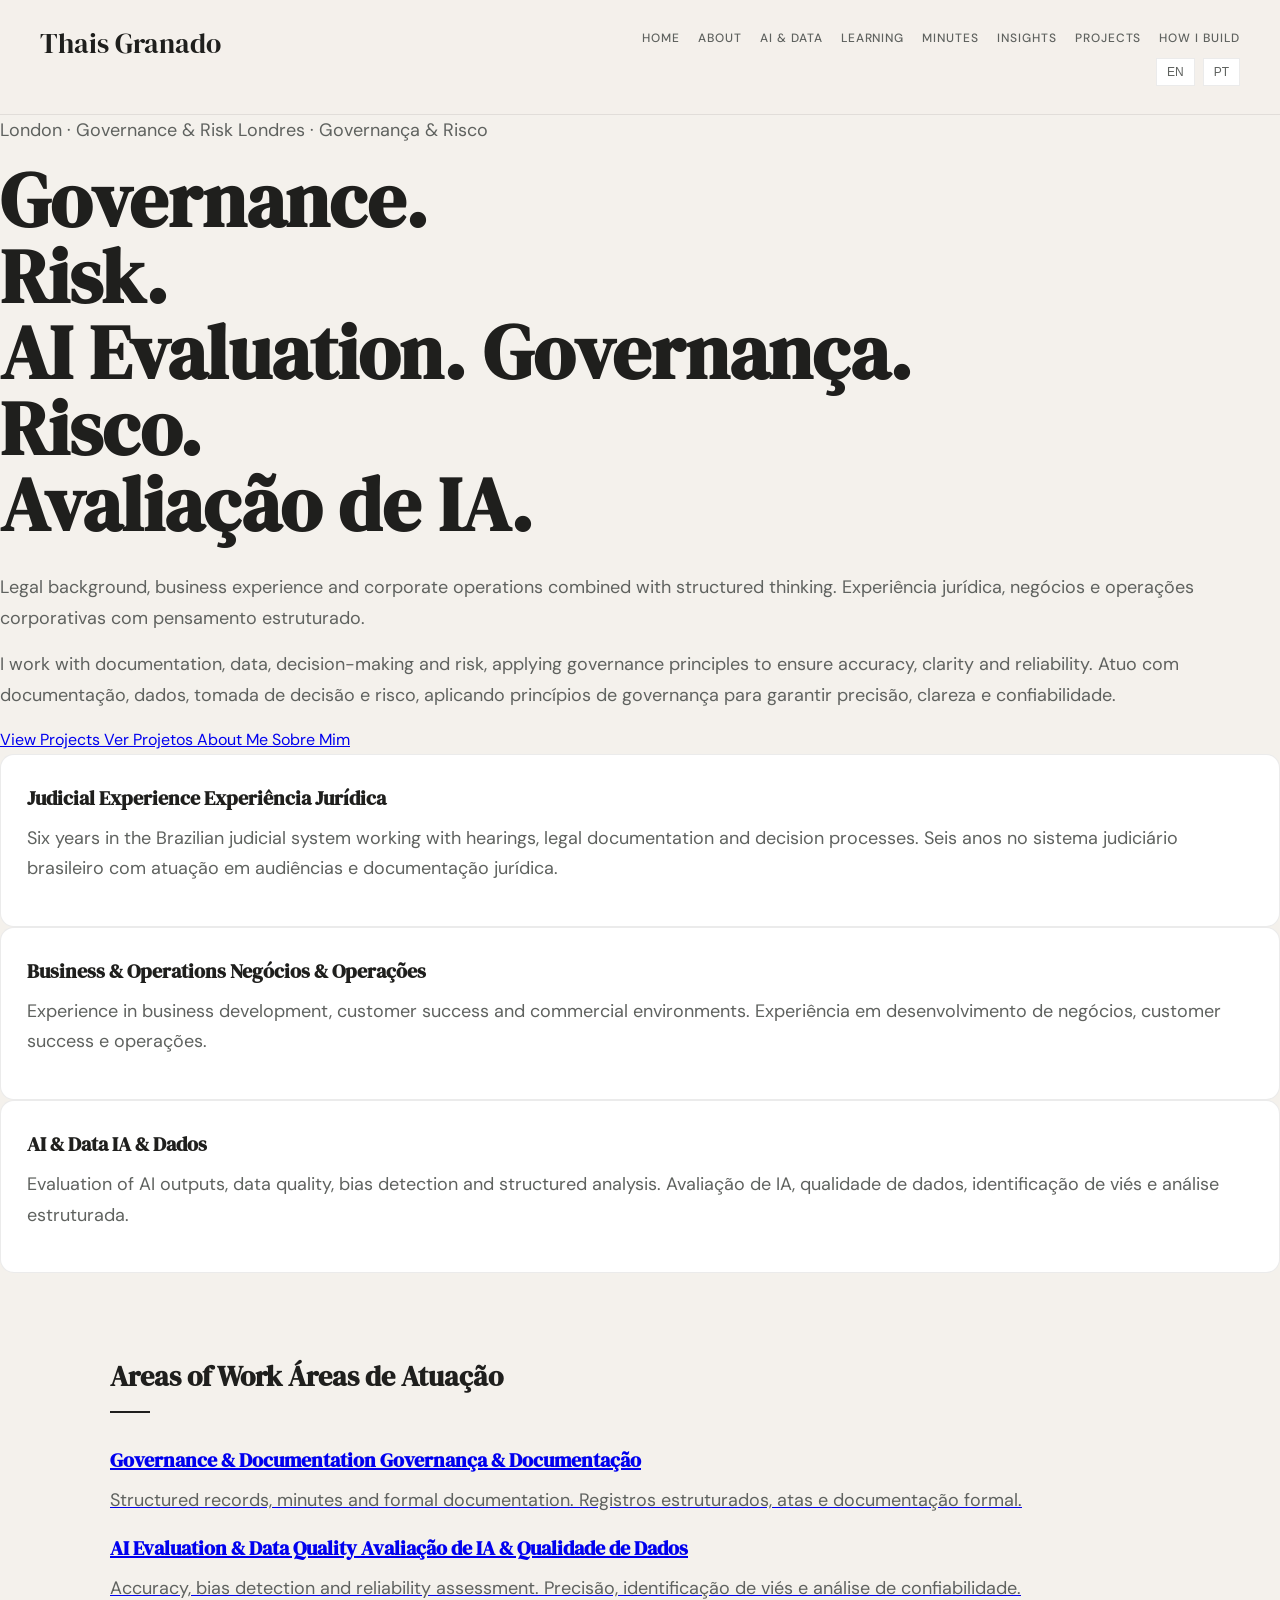
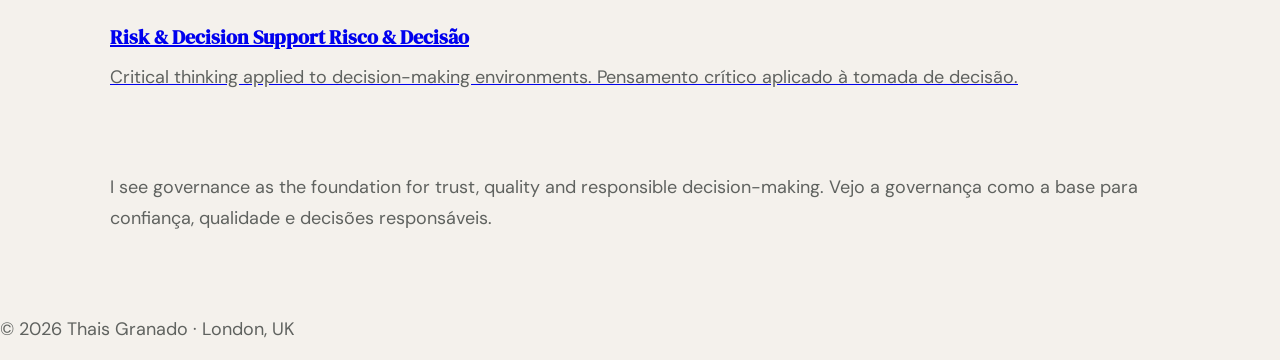
==== commit 62c9c9c4: "Revamp hero section and add new content" ====
--- a/index.html
+++ b/index.html
@@ -36,113 +36,186 @@
 
 <main>
 
-<section class="container grid-2 hero-section">
-
-  <div>
-    <h1>
-      <span class="en">I connect law, governance and technology to support reliable decisions.</span>
-      <span class="pt">Eu conecto direito, governança e tecnologia para apoiar decisões confiáveis.</span>
+<section class="hero">
+
+  <div class="hero-left">
+
+    <p class="hero-eyebrow">
+      <span class="lang-en">London · Governance & Risk</span>
+      <span class="lang-pt">Londres · Governança & Risco</span>
+    </p>
+
+    <h1 class="hero-title">
+      <span class="lang-en">
+        Governance.<br>
+        Risk.<br>
+        AI Evaluation.
+      </span>
+
+      <span class="lang-pt">
+        Governança.<br>
+        Risco.<br>
+        Avaliação de IA.
+      </span>
     </h1>
 
+    <p class="hero-sub">
+      <span class="lang-en">
+        Legal background, business experience and corporate operations combined with structured thinking.
+      </span>
+
+      <span class="lang-pt">
+        Experiência jurídica, negócios e operações corporativas com pensamento estruturado.
+      </span>
+    </p>
+
+    <p class="hero-text">
+      <span class="lang-en">
+        I work with documentation, data, decision-making and risk, applying governance principles to ensure accuracy, clarity and reliability.
+      </span>
+
+      <span class="lang-pt">
+        Atuo com documentação, dados, tomada de decisão e risco, aplicando princípios de governança para garantir precisão, clareza e confiabilidade.
+      </span>
+    </p>
+
+    <div class="hero-actions">
+      <a href="projects.html" class="btn-primary">
+        <span class="lang-en">View Projects</span>
+        <span class="lang-pt">Ver Projetos</span>
+      </a>
+
+      <a href="about.html" class="btn-secondary">
+        <span class="lang-en">About Me</span>
+        <span class="lang-pt">Sobre Mim</span>
+      </a>
+    </div>
+
+  </div>
+
+  <div class="hero-right">
+
+    <div class="card">
+      <h3>
+        <span class="lang-en">Judicial Experience</span>
+        <span class="lang-pt">Experiência Jurídica</span>
+      </h3>
+      <p>
+        <span class="lang-en">
+          Six years in the Brazilian judicial system working with hearings, legal documentation and decision processes.
+        </span>
+        <span class="lang-pt">
+          Seis anos no sistema judiciário brasileiro com atuação em audiências e documentação jurídica.
+        </span>
+      </p>
+    </div>
+
+    <div class="card">
+      <h3>
+        <span class="lang-en">Business & Operations</span>
+        <span class="lang-pt">Negócios & Operações</span>
+      </h3>
+      <p>
+        <span class="lang-en">
+          Experience in business development, customer success and commercial environments.
+        </span>
+        <span class="lang-pt">
+          Experiência em desenvolvimento de negócios, customer success e operações.
+        </span>
+      </p>
+    </div>
+
+    <div class="card">
+      <h3>
+        <span class="lang-en">AI & Data</span>
+        <span class="lang-pt">IA & Dados</span>
+      </h3>
+      <p>
+        <span class="lang-en">
+          Evaluation of AI outputs, data quality, bias detection and structured analysis.
+        </span>
+        <span class="lang-pt">
+          Avaliação de IA, qualidade de dados, identificação de viés e análise estruturada.
+        </span>
+      </p>
+    </div>
+
+  </div>
+
+</section>
+
+<section class="container">
+
+  <div class="section-header">
+    <h2>
+      <span class="lang-en">Areas of Work</span>
+      <span class="lang-pt">Áreas de Atuação</span>
+    </h2>
     <div class="section-line"></div>
+  </div>
+
+  <div class="grid-3">
+
+    <a href="minutes.html" class="card-link">
+      <h3>
+        <span class="lang-en">Governance & Documentation</span>
+        <span class="lang-pt">Governança & Documentação</span>
+      </h3>
+      <p>
+        <span class="lang-en">Structured records, minutes and formal documentation.</span>
+        <span class="lang-pt">Registros estruturados, atas e documentação formal.</span>
+      </p>
+    </a>
+
+    <a href="ai-evaluation.html" class="card-link">
+      <h3>
+        <span class="lang-en">AI Evaluation & Data Quality</span>
+        <span class="lang-pt">Avaliação de IA & Qualidade de Dados</span>
+      </h3>
+      <p>
+        <span class="lang-en">Accuracy, bias detection and reliability assessment.</span>
+        <span class="lang-pt">Precisão, identificação de viés e análise de confiabilidade.</span>
+      </p>
+    </a>
+
+    <a href="insights.html" class="card-link">
+      <h3>
+        <span class="lang-en">Risk & Decision Support</span>
+        <span class="lang-pt">Risco & Decisão</span>
+      </h3>
+      <p>
+        <span class="lang-en">Critical thinking applied to decision-making environments.</span>
+        <span class="lang-pt">Pensamento crítico aplicado à tomada de decisão.</span>
+      </p>
+    </a>
+
+  </div>
+
+</section>
+
+<section class="container">
+
+  <div class="highlight-box">
 
     <p>
-      <span class="en">
-        I work at the intersection of legal precision and data intelligence — evaluating AI, improving data quality and strengthening governance environments.
-      </span>
-      <span class="pt">
-        Atuo na interseção entre precisão jurídica e inteligência de dados — avaliando IA, melhorando qualidade de dados e fortalecendo ambientes de governança.
-      </span>
-    </p>
-
-    <div style="margin-top:28px;">
-      <a class="btn" href="projects.html">
-        <span class="en">Explore My Work</span>
-        <span class="pt">Explorar Meu Trabalho</span>
-      </a>
-
-      <a class="btn secondary" href="about.html" style="margin-left:12px;">
-        <span class="en">About Me</span>
-        <span class="pt">Sobre Mim</span>
-      </a>
-    </div>
-  </div>
-
-  <div class="hero-visual"></div>
+      <span class="lang-en">
+        I see governance as the foundation for trust, quality and responsible decision-making.
+      </span>
+
+      <span class="lang-pt">
+        Vejo a governança como a base para confiança, qualidade e decisões responsáveis.
+      </span>
+    </p>
+
+  </div>
 
 </section>
 
-<section class="container grid-4 focus-strip">
-
-  <div>
-    <svg class="icon" viewBox="0 0 24 24">
-      <path d="M12 3v18M5 7h14M7 7l-3 6h6L7 7zm10 0l-3 6h6l-3-6z"/>
-    </svg>
-
-    <h3>
-      <span class="en">Legal Background</span>
-      <span class="pt">Base Jurídica</span>
-    </h3>
-
-    <p>
-      <span class="en">Strong foundation in law, documentation and compliance.</span>
-      <span class="pt">Base sólida em direito, documentação e conformidade.</span>
-    </p>
-  </div>
-
-  <div>
-    <svg class="icon" viewBox="0 0 24 24">
-      <path d="M12 3l7 4v6c0 4-3 7-7 8-4-1-7-4-7-8V7l7-4z"/>
-      <path d="M9 12l2 2 4-5"/>
-    </svg>
-
-    <h3>
-      <span class="en">AI Evaluation</span>
-      <span class="pt">Avaliação de IA</span>
-    </h3>
-
-    <p>
-      <span class="en">Human evaluation, bias detection and instruction following.</span>
-      <span class="pt">Avaliação humana, identificação de viés e aderência às instruções.</span>
-    </p>
-  </div>
-
-  <div>
-    <svg class="icon" viewBox="0 0 24 24">
-      <ellipse cx="12" cy="5" rx="7" ry="3"/>
-      <path d="M5 5v14c0 1.7 3.1 3 7 3s7-1.3 7-3V5"/>
-    </svg>
-
-    <h3>
-      <span class="en">Data Quality</span>
-      <span class="pt">Qualidade de Dados</span>
-    </h3>
-
-    <p>
-      <span class="en">Consistency, accuracy and context-aware judgement.</span>
-      <span class="pt">Consistência, precisão e julgamento atento ao contexto.</span>
-    </p>
-  </div>
-
-  <div>
-    <svg class="icon" viewBox="0 0 24 24">
-      <path d="M4 20h16M6 20V9l6-4 6 4v11"/>
-    </svg>
-
-    <h3>
-      <span class="en">Governance</span>
-      <span class="pt">Governança</span>
-    </h3>
-
-    <p>
-      <span class="en">Structured processes that support transparency and accountability.</span>
-      <span class="pt">Processos estruturados que apoiam transparência e responsabilidade.</span>
-    </p>
-  </div>
-
-</section>
-
 </main>
+
+<footer class="footer">
+  <p>© 2026 Thais Granado · London, UK</p>
+</footer>
 
 </body>
 </html>
--- a/style.css
+++ b/style.css
@@ -1,69 +1,66 @@
-:root {
-  --bg: #f7f4ef;
-  --bg-soft: #f1ede6;
-  --card: #fbfaf7;
-  --text: #1d1d1b;
-  --muted: #68645d;
-  --line: #ded8cd;
-  --gold: #c8a96a;
-  --dark: #2f2f2d;
-  --white: #ffffff;
+* {
+  box-sizing: border-box;
+  margin: 0;
+  padding: 0;
 }
 
-* {
-  box-sizing: border-box;
+:root {
+  --bg: #f4f1ec;
+  --bg-alt: #e9e4dc;
+  --card: #ffffff;
+  --text: #1f1f1d;
+  --muted: #5f625f;
+  --border: rgba(0,0,0,0.08);
 }
 
 body {
-  margin: 0;
+  font-family: 'DM Sans', Arial, sans-serif;
   background: var(--bg);
   color: var(--text);
-  font-family: "DM Sans", Arial, sans-serif;
-  line-height: 1.6;
+  line-height: 1.7;
 }
 
 .site-header {
-  position: sticky;
-  top: 0;
-  z-index: 1000;
-  background: rgba(247, 244, 239, 0.96);
-  backdrop-filter: blur(14px);
-  border-bottom: 1px solid var(--line);
-  padding: 18px 48px;
   display: flex;
-  align-items: center;
   justify-content: space-between;
+  align-items: flex-start;
+  padding: 28px 40px;
+  border-bottom: 1px solid var(--border);
+  background: rgba(244,241,236,0.96);
 }
 
 .logo {
-  font-family: "DM Serif Display", Georgia, serif;
-  font-size: 24px;
+  font-family: 'DM Serif Display', serif;
+  font-size: 28px;
+  line-height: 1.1;
   color: var(--text);
   text-decoration: none;
-  white-space: nowrap;
 }
 
 .nav-wrap {
   display: flex;
-  align-items: center;
-  gap: 22px;
+  flex-direction: column;
+  align-items: flex-end;
+  gap: 10px;
 }
 
 nav {
   display: flex;
-  gap: 20px;
-  align-items: center;
+  flex-wrap: wrap;
+  gap: 18px;
 }
 
 nav a {
-  color: var(--text);
   text-decoration: none;
-  font-size: 13px;
-  opacity: 0.75;
+  font-size: 12px;
+  letter-spacing: 0.08em;
+  text-transform: uppercase;
+  color: var(--muted);
+  font-weight: 500;
 }
 
 nav a:hover {
-  opacity: 1;
+  color: var(--text);
 }
 
 .lang-buttons {
@@ -72,181 +69,123 @@
 }
 
 .lang-buttons button {
-  background: transparent;
-  border: 1px solid var(--line);
+  background: var(--card);
+  border: 1px solid var(--border);
   padding: 6px 10px;
   font-size: 12px;
   cursor: pointer;
-  color: var(--text);
+  color: var(--muted);
 }
 
-.lang-buttons button.active,
-.lang-buttons button:hover {
-  border-color: var(--gold);
+.lang-buttons button.active {
+  color: var(--text);
+  border-color: var(--text);
 }
 
 .container {
-  max-width: 1180px;
-  margin: 0 auto;
-  padding: 70px 48px;
-}
-
-h1, h2, h3 {
-  font-family: "DM Serif Display", Georgia, serif;
-  font-weight: 400;
-  color: var(--text);
+  max-width: 1100px;
+  margin: 80px auto;
+  padding: 0 20px;
 }
 
 h1 {
-  font-size: clamp(44px, 5vw, 72px);
-  line-height: 1.05;
-  margin: 0 0 24px;
+  font-family: 'DM Serif Display', serif;
+  font-size: clamp(48px, 8vw, 76px);
+  line-height: 1;
+  margin-bottom: 30px;
 }
 
 h2 {
-  font-size: clamp(32px, 4vw, 48px);
-  margin: 0 0 22px;
+  font-family: 'DM Serif Display', serif;
+  font-size: 28px;
+  margin-bottom: 10px;
 }
 
 h3 {
-  font-size: 22px;
-  margin: 0 0 12px;
+  font-family: 'DM Serif Display', serif;
+  font-size: 20px;
+  margin-bottom: 8px;
 }
 
 p {
+  font-size: 18px;
   color: var(--muted);
-  font-size: 17px;
+  margin-bottom: 16px;
 }
 
-.card,
-.box,
-.project {
-  background: var(--card);
-  border: 1px solid var(--line);
-  padding: 28px;
-  border-radius: 4px;
-}
-
-.btn,
-.button {
-  display: inline-block;
-  background: var(--dark);
-  color: var(--white);
-  padding: 12px 22px;
-  text-decoration: none;
-  border: 1px solid var(--dark);
-  font-size: 14px;
-}
-
-.btn.secondary,
-.button.secondary {
-  background: transparent;
-  color: var(--text);
-  border: 1px solid var(--line);
-}
-
-.btn:hover,
-.button:hover {
-  opacity: 0.85;
+.section-line {
+  width: 40px;
+  height: 2px;
+  background: var(--text);
+  margin-bottom: 30px;
 }
 
 .grid-2 {
   display: grid;
   grid-template-columns: 1fr 1fr;
-  gap: 60px;
+  gap: 40px;
   align-items: center;
-}
-
-.grid-3 {
-  display: grid;
-  grid-template-columns: repeat(3, 1fr);
-  gap: 24px;
 }
 
 .grid-4 {
   display: grid;
-  grid-template-columns: repeat(4, 1fr);
-  gap: 24px;
+  grid-template-columns: repeat(auto-fit, minmax(220px,1fr));
+  gap: 20px;
 }
 
-.icon {
-  width: 34px;
-  height: 34px;
-  stroke: var(--dark);
-  stroke-width: 1.4;
-  fill: none;
-  margin-bottom: 16px;
+.card {
+  background: var(--card);
+  border: 1px solid var(--border);
+  border-radius: 14px;
+  padding: 26px;
 }
 
-.section-line {
-  width: 42px;
-  height: 1px;
-  background: var(--gold);
-  margin: 14px 0 24px;
+.hero-image {
+  width: 100%;
+  border-radius: 10px;
 }
 
-.small,
-.date {
-  color: var(--muted);
+.small {
   font-size: 14px;
+  border-left: 3px solid var(--text);
+  padding-left: 12px;
+  margin-top: 10px;
 }
 
-.en,
-.pt {
+.en, .pt {
   display: none;
 }
 
-body.lang-en .en {
+.en.show, .pt.show {
   display: block;
 }
 
-body.lang-pt .pt {
-  display: block;
-}
-
-span.en,
-span.pt {
+span.en, span.pt {
   display: none;
 }
 
-body.lang-en span.en {
+span.en.show, span.pt.show {
   display: inline;
 }
 
-body.lang-pt span.pt {
-  display: inline;
-}
+@media (max-width: 768px) {
 
-img {
-  max-width: 100%;
-  display: block;
-}
-
-@media (max-width: 900px) {
   .site-header {
-    padding: 18px 24px;
-    align-items: flex-start;
     flex-direction: column;
+    gap: 15px;
+    padding: 20px;
   }
 
   .nav-wrap {
     align-items: flex-start;
-    flex-direction: column;
-    gap: 14px;
   }
 
-  nav {
-    flex-wrap: wrap;
-    gap: 14px;
+  .grid-2 {
+    grid-template-columns: 1fr;
   }
 
   .container {
-    padding: 50px 24px;
+    margin: 50px auto;
   }
 
-  .grid-2,
-  .grid-3,
-  .grid-4 {
-    grid-template-columns: 1fr;
-  }
 }
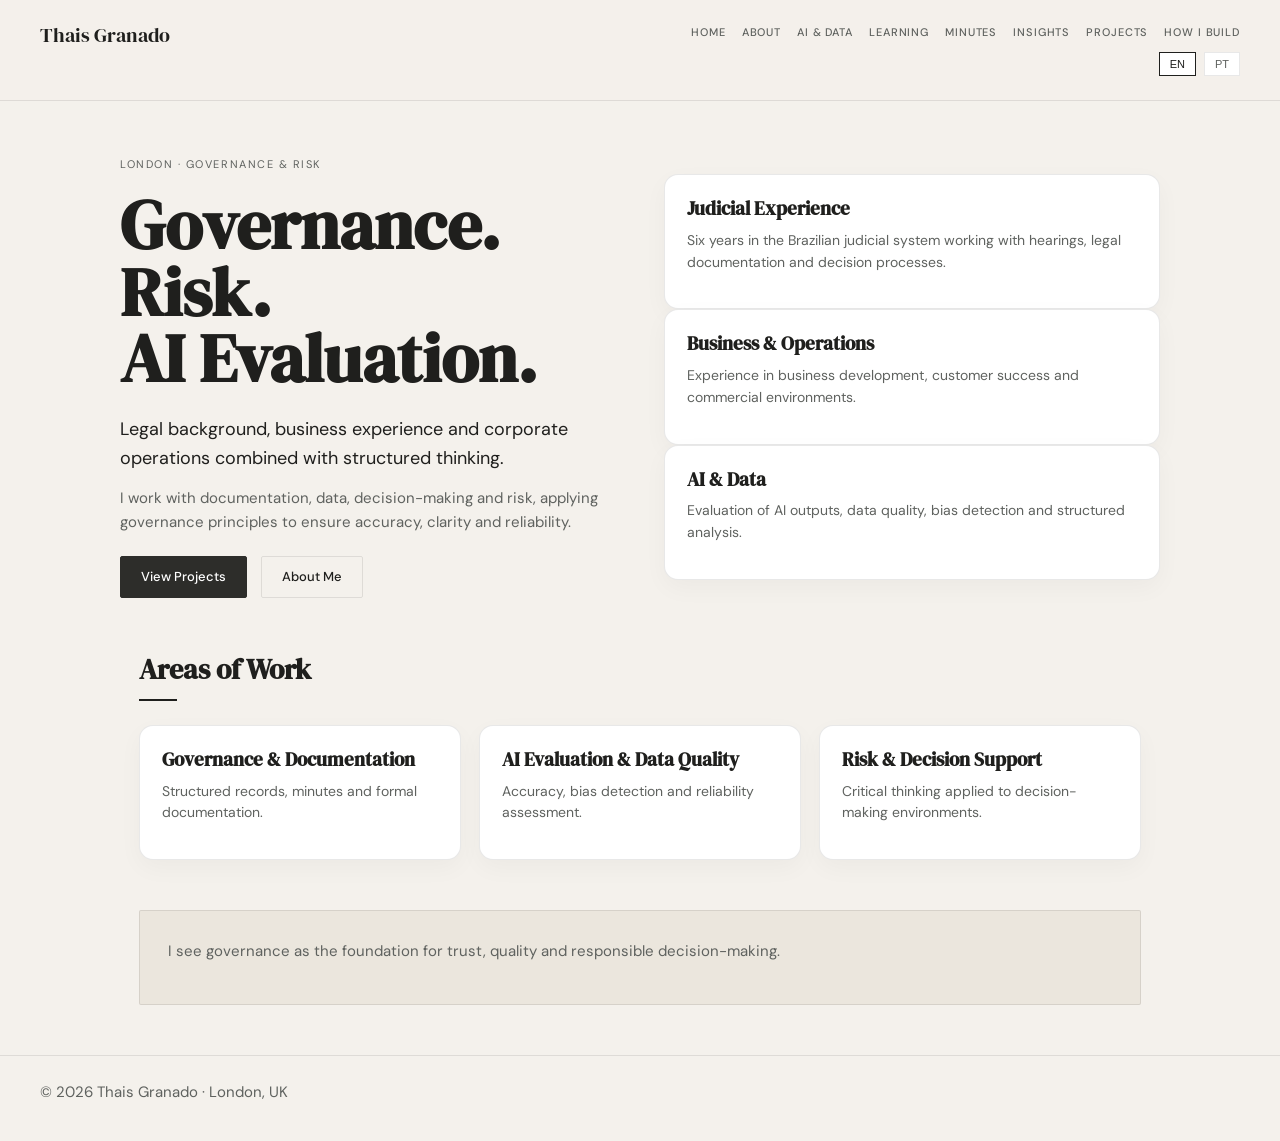
==== commit f1fe8f7f: "Refactor language spans for consistency" ====
--- a/index.html
+++ b/index.html
@@ -4,7 +4,6 @@
 <meta charset="UTF-8">
 <title>Thais Granado | Governance, Risk & AI Evaluation</title>
 <meta name="viewport" content="width=device-width, initial-scale=1.0">
-
 <link href="https://fonts.googleapis.com/css2?family=DM+Serif+Display&family=DM+Sans:wght@300;400;500;600&display=swap" rel="stylesheet">
 <link rel="stylesheet" href="style.css">
 <script src="script.js" defer></script>
@@ -41,53 +40,34 @@
   <div class="hero-left">
 
     <p class="hero-eyebrow">
-      <span class="lang-en">London · Governance & Risk</span>
-      <span class="lang-pt">Londres · Governança & Risco</span>
+      <span class="en">London · Governance & Risk</span>
+      <span class="pt">Londres · Governança & Risco</span>
     </p>
 
     <h1 class="hero-title">
-      <span class="lang-en">
-        Governance.<br>
-        Risk.<br>
-        AI Evaluation.
-      </span>
-
-      <span class="lang-pt">
-        Governança.<br>
-        Risco.<br>
-        Avaliação de IA.
-      </span>
+      <span class="en">Governance.<br>Risk.<br>AI Evaluation.</span>
+      <span class="pt">Governança.<br>Risco.<br>Avaliação de IA.</span>
     </h1>
 
     <p class="hero-sub">
-      <span class="lang-en">
-        Legal background, business experience and corporate operations combined with structured thinking.
-      </span>
-
-      <span class="lang-pt">
-        Experiência jurídica, negócios e operações corporativas com pensamento estruturado.
-      </span>
+      <span class="en">Legal background, business experience and corporate operations combined with structured thinking.</span>
+      <span class="pt">Experiência jurídica, experiência em negócios e operações corporativas combinadas com pensamento estruturado.</span>
     </p>
 
     <p class="hero-text">
-      <span class="lang-en">
-        I work with documentation, data, decision-making and risk, applying governance principles to ensure accuracy, clarity and reliability.
-      </span>
-
-      <span class="lang-pt">
-        Atuo com documentação, dados, tomada de decisão e risco, aplicando princípios de governança para garantir precisão, clareza e confiabilidade.
-      </span>
+      <span class="en">I work with documentation, data, decision-making and risk, applying governance principles to ensure accuracy, clarity and reliability.</span>
+      <span class="pt">Atuo com documentação, dados, tomada de decisão e risco, aplicando princípios de governança para garantir precisão, clareza e confiabilidade.</span>
     </p>
 
     <div class="hero-actions">
       <a href="projects.html" class="btn-primary">
-        <span class="lang-en">View Projects</span>
-        <span class="lang-pt">Ver Projetos</span>
+        <span class="en">View Projects</span>
+        <span class="pt">Ver Projetos</span>
       </a>
 
       <a href="about.html" class="btn-secondary">
-        <span class="lang-en">About Me</span>
-        <span class="lang-pt">Sobre Mim</span>
+        <span class="en">About Me</span>
+        <span class="pt">Sobre Mim</span>
       </a>
     </div>
 
@@ -97,46 +77,34 @@
 
     <div class="card">
       <h3>
-        <span class="lang-en">Judicial Experience</span>
-        <span class="lang-pt">Experiência Jurídica</span>
+        <span class="en">Judicial Experience</span>
+        <span class="pt">Experiência Jurídica</span>
       </h3>
       <p>
-        <span class="lang-en">
-          Six years in the Brazilian judicial system working with hearings, legal documentation and decision processes.
-        </span>
-        <span class="lang-pt">
-          Seis anos no sistema judiciário brasileiro com atuação em audiências e documentação jurídica.
-        </span>
+        <span class="en">Six years in the Brazilian judicial system working with hearings, legal documentation and decision processes.</span>
+        <span class="pt">Seis anos no sistema judiciário brasileiro com atuação em audiências, documentação jurídica e processos de decisão.</span>
       </p>
     </div>
 
     <div class="card">
       <h3>
-        <span class="lang-en">Business & Operations</span>
-        <span class="lang-pt">Negócios & Operações</span>
+        <span class="en">Business & Operations</span>
+        <span class="pt">Negócios & Operações</span>
       </h3>
       <p>
-        <span class="lang-en">
-          Experience in business development, customer success and commercial environments.
-        </span>
-        <span class="lang-pt">
-          Experiência em desenvolvimento de negócios, customer success e operações.
-        </span>
+        <span class="en">Experience in business development, customer success and commercial environments.</span>
+        <span class="pt">Experiência em desenvolvimento de negócios, customer success e ambientes comerciais.</span>
       </p>
     </div>
 
     <div class="card">
       <h3>
-        <span class="lang-en">AI & Data</span>
-        <span class="lang-pt">IA & Dados</span>
+        <span class="en">AI & Data</span>
+        <span class="pt">IA & Dados</span>
       </h3>
       <p>
-        <span class="lang-en">
-          Evaluation of AI outputs, data quality, bias detection and structured analysis.
-        </span>
-        <span class="lang-pt">
-          Avaliação de IA, qualidade de dados, identificação de viés e análise estruturada.
-        </span>
+        <span class="en">Evaluation of AI outputs, data quality, bias detection and structured analysis.</span>
+        <span class="pt">Avaliação de IA, qualidade de dados, identificação de viés e análise estruturada.</span>
       </p>
     </div>
 
@@ -148,8 +116,8 @@
 
   <div class="section-header">
     <h2>
-      <span class="lang-en">Areas of Work</span>
-      <span class="lang-pt">Áreas de Atuação</span>
+      <span class="en">Areas of Work</span>
+      <span class="pt">Áreas de Atuação</span>
     </h2>
     <div class="section-line"></div>
   </div>
@@ -158,34 +126,34 @@
 
     <a href="minutes.html" class="card-link">
       <h3>
-        <span class="lang-en">Governance & Documentation</span>
-        <span class="lang-pt">Governança & Documentação</span>
+        <span class="en">Governance & Documentation</span>
+        <span class="pt">Governança & Documentação</span>
       </h3>
       <p>
-        <span class="lang-en">Structured records, minutes and formal documentation.</span>
-        <span class="lang-pt">Registros estruturados, atas e documentação formal.</span>
+        <span class="en">Structured records, minutes and formal documentation.</span>
+        <span class="pt">Registros estruturados, atas e documentação formal.</span>
       </p>
     </a>
 
     <a href="ai-evaluation.html" class="card-link">
       <h3>
-        <span class="lang-en">AI Evaluation & Data Quality</span>
-        <span class="lang-pt">Avaliação de IA & Qualidade de Dados</span>
+        <span class="en">AI Evaluation & Data Quality</span>
+        <span class="pt">Avaliação de IA & Qualidade de Dados</span>
       </h3>
       <p>
-        <span class="lang-en">Accuracy, bias detection and reliability assessment.</span>
-        <span class="lang-pt">Precisão, identificação de viés e análise de confiabilidade.</span>
+        <span class="en">Accuracy, bias detection and reliability assessment.</span>
+        <span class="pt">Precisão, identificação de viés e análise de confiabilidade.</span>
       </p>
     </a>
 
     <a href="insights.html" class="card-link">
       <h3>
-        <span class="lang-en">Risk & Decision Support</span>
-        <span class="lang-pt">Risco & Decisão</span>
+        <span class="en">Risk & Decision Support</span>
+        <span class="pt">Risco & Suporte à Decisão</span>
       </h3>
       <p>
-        <span class="lang-en">Critical thinking applied to decision-making environments.</span>
-        <span class="lang-pt">Pensamento crítico aplicado à tomada de decisão.</span>
+        <span class="en">Critical thinking applied to decision-making environments.</span>
+        <span class="pt">Pensamento crítico aplicado a ambientes de tomada de decisão.</span>
       </p>
     </a>
 
@@ -196,17 +164,10 @@
 <section class="container">
 
   <div class="highlight-box">
-
     <p>
-      <span class="lang-en">
-        I see governance as the foundation for trust, quality and responsible decision-making.
-      </span>
-
-      <span class="lang-pt">
-        Vejo a governança como a base para confiança, qualidade e decisões responsáveis.
-      </span>
+      <span class="en">I see governance as the foundation for trust, quality and responsible decision-making.</span>
+      <span class="pt">Vejo a governança como a base para confiança, qualidade e decisões responsáveis.</span>
     </p>
-
   </div>
 
 </section>
--- a/style.css
+++ b/style.css
@@ -1,191 +1,293 @@
-* {
-  box-sizing: border-box;
-  margin: 0;
-  padding: 0;
-}
-
-:root {
-  --bg: #f4f1ec;
-  --bg-alt: #e9e4dc;
-  --card: #ffffff;
-  --text: #1f1f1d;
-  --muted: #5f625f;
-  --border: rgba(0,0,0,0.08);
-}
-
-body {
-  font-family: 'DM Sans', Arial, sans-serif;
-  background: var(--bg);
-  color: var(--text);
-  line-height: 1.7;
-}
-
-.site-header {
-  display: flex;
-  justify-content: space-between;
-  align-items: flex-start;
-  padding: 28px 40px;
-  border-bottom: 1px solid var(--border);
-  background: rgba(244,241,236,0.96);
-}
-
-.logo {
-  font-family: 'DM Serif Display', serif;
-  font-size: 28px;
-  line-height: 1.1;
-  color: var(--text);
-  text-decoration: none;
-}
-
-.nav-wrap {
-  display: flex;
-  flex-direction: column;
-  align-items: flex-end;
-  gap: 10px;
-}
-
-nav {
-  display: flex;
-  flex-wrap: wrap;
-  gap: 18px;
-}
-
-nav a {
-  text-decoration: none;
-  font-size: 12px;
-  letter-spacing: 0.08em;
-  text-transform: uppercase;
-  color: var(--muted);
-  font-weight: 500;
-}
-
-nav a:hover {
-  color: var(--text);
-}
-
-.lang-buttons {
-  display: flex;
-  gap: 8px;
-}
-
-.lang-buttons button {
-  background: var(--card);
-  border: 1px solid var(--border);
-  padding: 6px 10px;
-  font-size: 12px;
-  cursor: pointer;
-  color: var(--muted);
-}
-
-.lang-buttons button.active {
-  color: var(--text);
-  border-color: var(--text);
-}
-
-.container {
-  max-width: 1100px;
-  margin: 80px auto;
-  padding: 0 20px;
-}
-
-h1 {
-  font-family: 'DM Serif Display', serif;
-  font-size: clamp(48px, 8vw, 76px);
-  line-height: 1;
-  margin-bottom: 30px;
-}
-
-h2 {
-  font-family: 'DM Serif Display', serif;
-  font-size: 28px;
-  margin-bottom: 10px;
-}
-
-h3 {
-  font-family: 'DM Serif Display', serif;
-  font-size: 20px;
-  margin-bottom: 8px;
-}
-
-p {
-  font-size: 18px;
-  color: var(--muted);
-  margin-bottom: 16px;
-}
-
-.section-line {
-  width: 40px;
-  height: 2px;
-  background: var(--text);
-  margin-bottom: 30px;
-}
-
-.grid-2 {
-  display: grid;
-  grid-template-columns: 1fr 1fr;
-  gap: 40px;
-  align-items: center;
-}
-
-.grid-4 {
-  display: grid;
-  grid-template-columns: repeat(auto-fit, minmax(220px,1fr));
-  gap: 20px;
-}
-
-.card {
-  background: var(--card);
-  border: 1px solid var(--border);
-  border-radius: 14px;
-  padding: 26px;
-}
-
-.hero-image {
-  width: 100%;
-  border-radius: 10px;
-}
-
-.small {
-  font-size: 14px;
-  border-left: 3px solid var(--text);
-  padding-left: 12px;
-  margin-top: 10px;
-}
-
-.en, .pt {
-  display: none;
-}
-
-.en.show, .pt.show {
-  display: block;
-}
-
-span.en, span.pt {
-  display: none;
-}
-
-span.en.show, span.pt.show {
-  display: inline;
-}
-
-@media (max-width: 768px) {
-
-  .site-header {
-    flex-direction: column;
-    gap: 15px;
-    padding: 20px;
-  }
-
-  .nav-wrap {
-    align-items: flex-start;
-  }
-
-  .grid-2 {
-    grid-template-columns: 1fr;
-  }
-
-  .container {
-    margin: 50px auto;
-  }
-
-}
+*{box-sizing:border-box;margin:0;padding:0}
+
+:root{
+  --bg:#f4f1ec;
+  --bg-alt:#ebe6dd;
+  --card:#ffffff;
+  --text:#1f1f1d;
+  --muted:#5f625f;
+  --border:rgba(0,0,0,.09);
+  --soft:#f8f6f1;
+  --accent:#d9c59d;
+  --dark:#2d2d2a;
+}
+
+body{
+  font-family:'DM Sans',Arial,sans-serif;
+  background:var(--bg);
+  color:var(--text);
+  line-height:1.6;
+  font-size:15px;
+}
+
+.site-header{
+  display:flex;
+  justify-content:space-between;
+  align-items:flex-start;
+  gap:24px;
+  padding:24px 40px;
+  border-bottom:1px solid var(--border);
+  background:rgba(244,241,236,.96);
+}
+
+.logo{
+  font-family:'DM Serif Display',Georgia,serif;
+  font-size:20px;
+  line-height:1.1;
+  color:var(--text);
+  text-decoration:none;
+  white-space:nowrap;
+}
+
+.nav-wrap{
+  display:flex;
+  flex-direction:column;
+  align-items:flex-end;
+  gap:10px;
+}
+
+nav{
+  display:flex;
+  flex-wrap:wrap;
+  gap:16px;
+  justify-content:flex-end;
+}
+
+nav a{
+  text-decoration:none;
+  color:var(--muted);
+  font-size:11px;
+  letter-spacing:.08em;
+  text-transform:uppercase;
+  font-weight:500;
+}
+
+nav a:hover{color:var(--text)}
+
+.lang-buttons{
+  display:flex;
+  gap:8px;
+}
+
+.lang-buttons button{
+  background:var(--card);
+  border:1px solid var(--border);
+  padding:5px 10px;
+  font-size:11px;
+  color:var(--muted);
+  cursor:pointer;
+}
+
+.lang-buttons button.active-btn{
+  color:var(--text);
+  border-color:var(--text);
+}
+
+.container{
+  max-width:1050px;
+  margin:50px auto;
+  padding:0 24px;
+}
+
+h1{
+  font-family:'DM Serif Display',Georgia,serif;
+  font-size:clamp(34px,5vw,54px);
+  line-height:1.05;
+  margin-bottom:22px;
+  color:var(--text);
+}
+
+h2{
+  font-family:'DM Serif Display',Georgia,serif;
+  font-size:28px;
+  line-height:1.2;
+  margin-bottom:12px;
+  color:var(--text);
+}
+
+h3{
+  font-family:'DM Serif Display',Georgia,serif;
+  font-size:19px;
+  line-height:1.25;
+  margin-bottom:9px;
+  color:var(--text);
+}
+
+p{
+  font-size:15px;
+  color:var(--muted);
+  margin-bottom:13px;
+}
+
+.section-line{
+  width:38px;
+  height:2px;
+  background:var(--text);
+  margin-bottom:24px;
+}
+
+.grid-2{
+  display:grid;
+  grid-template-columns:1fr 1fr;
+  gap:48px;
+  align-items:center;
+}
+
+.grid-3{
+  display:grid;
+  grid-template-columns:repeat(auto-fit,minmax(250px,1fr));
+  gap:18px;
+}
+
+.grid-4{
+  display:grid;
+  grid-template-columns:repeat(auto-fit,minmax(210px,1fr));
+  gap:18px;
+}
+
+.card,.card-link{
+  background:var(--card);
+  border:1px solid var(--border);
+  border-radius:14px;
+  padding:22px;
+  text-decoration:none;
+  color:inherit;
+  box-shadow:0 8px 24px rgba(0,0,0,.035);
+}
+
+.card p,.card-link p{
+  font-size:14px;
+  line-height:1.55;
+}
+
+.card-link:hover,.card:hover{
+  transform:translateY(-2px);
+  box-shadow:0 14px 34px rgba(0,0,0,.07);
+}
+
+.profile-image,.hero-image{
+  width:100%;
+  display:block;
+  border-radius:2px;
+}
+
+.hero{
+  display:grid;
+  grid-template-columns:1fr 1fr;
+  gap:48px;
+  align-items:center;
+  max-width:1120px;
+  margin:55px auto;
+  padding:0 40px;
+}
+
+.hero-title{
+  font-family:'DM Serif Display',Georgia,serif;
+  font-size:clamp(42px,6vw,68px);
+  line-height:.98;
+  margin-bottom:22px;
+  color:var(--text);
+}
+
+.hero-eyebrow{
+  font-size:11px;
+  text-transform:uppercase;
+  letter-spacing:.14em;
+  color:var(--muted);
+  margin-bottom:20px;
+}
+
+.hero-sub{
+  font-size:18px;
+  color:var(--text);
+  max-width:560px;
+}
+
+.hero-text{
+  font-size:15px;
+  color:var(--muted);
+  max-width:560px;
+}
+
+.hero-actions{
+  display:flex;
+  gap:14px;
+  margin-top:22px;
+  flex-wrap:wrap;
+}
+
+.btn-primary,.btn-secondary{
+  display:inline-block;
+  text-decoration:none;
+  padding:10px 20px;
+  border-radius:2px;
+  font-size:13px;
+  font-weight:500;
+}
+
+.btn-primary{
+  background:var(--dark);
+  color:white;
+  border:1px solid var(--dark);
+}
+
+.btn-secondary{
+  background:transparent;
+  color:var(--text);
+  border:1px solid var(--border);
+}
+
+.highlight-box{
+  background:var(--bg-alt);
+  border:1px solid var(--border);
+  padding:28px;
+  border-radius:2px;
+}
+
+.footer{
+  border-top:1px solid var(--border);
+  padding:24px 40px;
+  color:var(--muted);
+}
+
+.en,.pt{display:none}
+.en.active,.pt.active{display:block}
+span.en.active,span.pt.active{display:inline}
+
+@media(max-width:768px){
+  .site-header{
+    flex-direction:column;
+    padding:22px;
+  }
+
+  .nav-wrap{
+    align-items:flex-start;
+  }
+
+  nav{
+    justify-content:flex-start;
+    gap:13px;
+  }
+
+  .container{
+    margin:42px auto;
+    padding:0 20px;
+  }
+
+  .grid-2,.hero{
+    grid-template-columns:1fr;
+  }
+
+  .hero{
+    padding:0 20px;
+    margin:42px auto;
+  }
+
+  .hero-title{
+    font-size:44px;
+  }
+
+  .grid-4,.grid-3{
+    grid-template-columns:1fr;
+  }
+}
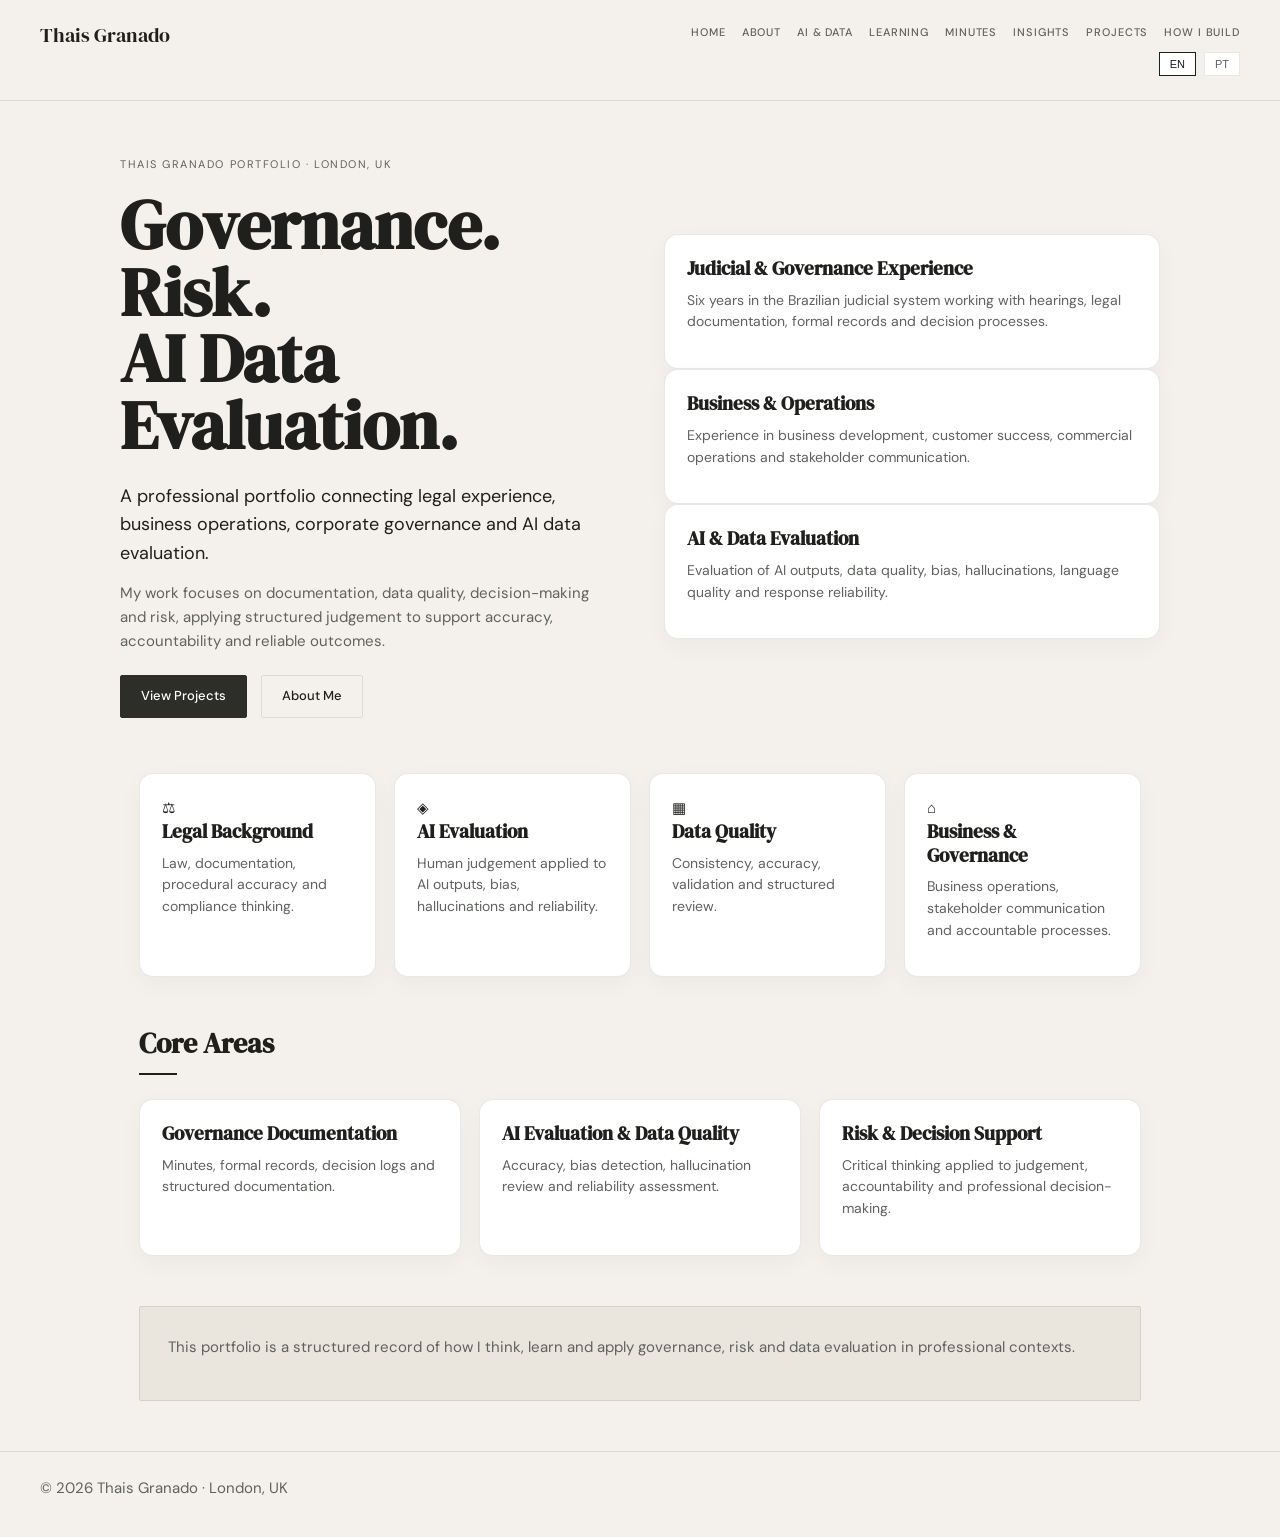
==== commit 10d21316: "Revise portfolio content for clarity and professionalism Updated various sections of the portfolio t" ====
--- a/index.html
+++ b/index.html
@@ -2,7 +2,7 @@
 <html lang="en">
 <head>
 <meta charset="UTF-8">
-<title>Thais Granado | Governance, Risk & AI Evaluation</title>
+<title>Thais Granado | Professional Portfolio</title>
 <meta name="viewport" content="width=device-width, initial-scale=1.0">
 <link href="https://fonts.googleapis.com/css2?family=DM+Serif+Display&family=DM+Sans:wght@300;400;500;600&display=swap" rel="stylesheet">
 <link rel="stylesheet" href="style.css">
@@ -40,23 +40,23 @@
   <div class="hero-left">
 
     <p class="hero-eyebrow">
-      <span class="en">London · Governance & Risk</span>
-      <span class="pt">Londres · Governança & Risco</span>
+      <span class="en">Thais Granado Portfolio · London, UK</span>
+      <span class="pt">Portfólio Thais Granado · Londres, Reino Unido</span>
     </p>
 
     <h1 class="hero-title">
-      <span class="en">Governance.<br>Risk.<br>AI Evaluation.</span>
-      <span class="pt">Governança.<br>Risco.<br>Avaliação de IA.</span>
+      <span class="en">Governance.<br>Risk.<br>AI Data Evaluation.</span>
+      <span class="pt">Governança.<br>Risco.<br>Avaliação de Dados em IA.</span>
     </h1>
 
     <p class="hero-sub">
-      <span class="en">Legal background, business experience and corporate operations combined with structured thinking.</span>
-      <span class="pt">Experiência jurídica, experiência em negócios e operações corporativas combinadas com pensamento estruturado.</span>
+      <span class="en">A professional portfolio connecting legal experience, business operations, corporate governance and AI data evaluation.</span>
+      <span class="pt">Um portfólio profissional conectando experiência jurídica, operações de negócios, governança corporativa e avaliação de dados em IA.</span>
     </p>
 
     <p class="hero-text">
-      <span class="en">I work with documentation, data, decision-making and risk, applying governance principles to ensure accuracy, clarity and reliability.</span>
-      <span class="pt">Atuo com documentação, dados, tomada de decisão e risco, aplicando princípios de governança para garantir precisão, clareza e confiabilidade.</span>
+      <span class="en">My work focuses on documentation, data quality, decision-making and risk, applying structured judgement to support accuracy, accountability and reliable outcomes.</span>
+      <span class="pt">Meu trabalho conecta documentação, qualidade de dados, tomada de decisão e risco, aplicando julgamento estruturado para apoiar precisão, responsabilidade e resultados confiáveis.</span>
     </p>
 
     <div class="hero-actions">
@@ -77,12 +77,12 @@
 
     <div class="card">
       <h3>
-        <span class="en">Judicial Experience</span>
-        <span class="pt">Experiência Jurídica</span>
-      </h3>
-      <p>
-        <span class="en">Six years in the Brazilian judicial system working with hearings, legal documentation and decision processes.</span>
-        <span class="pt">Seis anos no sistema judiciário brasileiro com atuação em audiências, documentação jurídica e processos de decisão.</span>
+        <span class="en">Judicial & Governance Experience</span>
+        <span class="pt">Experiência Jurídica & Governança</span>
+      </h3>
+      <p>
+        <span class="en">Six years in the Brazilian judicial system working with hearings, legal documentation, formal records and decision processes.</span>
+        <span class="pt">Seis anos no sistema judiciário brasileiro com audiências, documentação jurídica, registros formais e processos de decisão.</span>
       </p>
     </div>
 
@@ -92,19 +92,75 @@
         <span class="pt">Negócios & Operações</span>
       </h3>
       <p>
-        <span class="en">Experience in business development, customer success and commercial environments.</span>
-        <span class="pt">Experiência em desenvolvimento de negócios, customer success e ambientes comerciais.</span>
-      </p>
-    </div>
-
-    <div class="card">
-      <h3>
-        <span class="en">AI & Data</span>
-        <span class="pt">IA & Dados</span>
-      </h3>
-      <p>
-        <span class="en">Evaluation of AI outputs, data quality, bias detection and structured analysis.</span>
-        <span class="pt">Avaliação de IA, qualidade de dados, identificação de viés e análise estruturada.</span>
+        <span class="en">Experience in business development, customer success, commercial operations and stakeholder communication.</span>
+        <span class="pt">Experiência em desenvolvimento de negócios, customer success, operações comerciais e comunicação com stakeholders.</span>
+      </p>
+    </div>
+
+    <div class="card">
+      <h3>
+        <span class="en">AI & Data Evaluation</span>
+        <span class="pt">IA & Avaliação de Dados</span>
+      </h3>
+      <p>
+        <span class="en">Evaluation of AI outputs, data quality, bias, hallucinations, language quality and response reliability.</span>
+        <span class="pt">Avaliação de outputs de IA, qualidade de dados, vieses, alucinações, linguagem e confiabilidade das respostas.</span>
+      </p>
+    </div>
+
+  </div>
+
+</section>
+
+<section class="container">
+
+  <div class="grid-4">
+
+    <div class="card">
+      <div class="icon-symbol">⚖</div>
+      <h3>
+        <span class="en">Legal Background</span>
+        <span class="pt">Base Jurídica</span>
+      </h3>
+      <p>
+        <span class="en">Law, documentation, procedural accuracy and compliance thinking.</span>
+        <span class="pt">Direito, documentação, precisão processual e pensamento de compliance.</span>
+      </p>
+    </div>
+
+    <div class="card">
+      <div class="icon-symbol">◈</div>
+      <h3>
+        <span class="en">AI Evaluation</span>
+        <span class="pt">Avaliação de IA</span>
+      </h3>
+      <p>
+        <span class="en">Human judgement applied to AI outputs, bias, hallucinations and reliability.</span>
+        <span class="pt">Julgamento humano aplicado a outputs de IA, vieses, alucinações e confiabilidade.</span>
+      </p>
+    </div>
+
+    <div class="card">
+      <div class="icon-symbol">▦</div>
+      <h3>
+        <span class="en">Data Quality</span>
+        <span class="pt">Qualidade de Dados</span>
+      </h3>
+      <p>
+        <span class="en">Consistency, accuracy, validation and structured review.</span>
+        <span class="pt">Consistência, precisão, validação e revisão estruturada.</span>
+      </p>
+    </div>
+
+    <div class="card">
+      <div class="icon-symbol">⌂</div>
+      <h3>
+        <span class="en">Business & Governance</span>
+        <span class="pt">Negócios & Governança</span>
+      </h3>
+      <p>
+        <span class="en">Business operations, stakeholder communication and accountable processes.</span>
+        <span class="pt">Operações de negócios, comunicação com stakeholders e processos responsáveis.</span>
       </p>
     </div>
 
@@ -116,8 +172,8 @@
 
   <div class="section-header">
     <h2>
-      <span class="en">Areas of Work</span>
-      <span class="pt">Áreas de Atuação</span>
+      <span class="en">Core Areas</span>
+      <span class="pt">Áreas Principais</span>
     </h2>
     <div class="section-line"></div>
   </div>
@@ -126,12 +182,12 @@
 
     <a href="minutes.html" class="card-link">
       <h3>
-        <span class="en">Governance & Documentation</span>
-        <span class="pt">Governança & Documentação</span>
-      </h3>
-      <p>
-        <span class="en">Structured records, minutes and formal documentation.</span>
-        <span class="pt">Registros estruturados, atas e documentação formal.</span>
+        <span class="en">Governance Documentation</span>
+        <span class="pt">Documentação de Governança</span>
+      </h3>
+      <p>
+        <span class="en">Minutes, formal records, decision logs and structured documentation.</span>
+        <span class="pt">Atas, registros formais, decisões e documentação estruturada.</span>
       </p>
     </a>
 
@@ -141,8 +197,8 @@
         <span class="pt">Avaliação de IA & Qualidade de Dados</span>
       </h3>
       <p>
-        <span class="en">Accuracy, bias detection and reliability assessment.</span>
-        <span class="pt">Precisão, identificação de viés e análise de confiabilidade.</span>
+        <span class="en">Accuracy, bias detection, hallucination review and reliability assessment.</span>
+        <span class="pt">Precisão, identificação de viés, revisão de alucinações e análise de confiabilidade.</span>
       </p>
     </a>
 
@@ -152,8 +208,8 @@
         <span class="pt">Risco & Suporte à Decisão</span>
       </h3>
       <p>
-        <span class="en">Critical thinking applied to decision-making environments.</span>
-        <span class="pt">Pensamento crítico aplicado a ambientes de tomada de decisão.</span>
+        <span class="en">Critical thinking applied to judgement, accountability and professional decision-making.</span>
+        <span class="pt">Pensamento crítico aplicado a julgamento, responsabilidade e tomada de decisão profissional.</span>
       </p>
     </a>
 
@@ -165,8 +221,8 @@
 
   <div class="highlight-box">
     <p>
-      <span class="en">I see governance as the foundation for trust, quality and responsible decision-making.</span>
-      <span class="pt">Vejo a governança como a base para confiança, qualidade e decisões responsáveis.</span>
+      <span class="en">This portfolio is a structured record of how I think, learn and apply governance, risk and data evaluation in professional contexts.</span>
+      <span class="pt">Este portfólio é um registro estruturado de como eu penso, aprendo e aplico governança, risco e avaliação de dados em contextos profissionais.</span>
     </p>
   </div>
 
--- a/style.css
+++ b/style.css
@@ -153,6 +153,11 @@
   text-decoration:none;
   color:inherit;
   box-shadow:0 8px 24px rgba(0,0,0,.035);
+  transition:all .2s ease;
+}
+
+.card{
+  cursor:pointer;
 }
 
 .card p,.card-link p{
@@ -254,6 +259,25 @@
 .en.active,.pt.active{display:block}
 span.en.active,span.pt.active{display:inline}
 
+/* 🔥 NOVO — CARDS INTERATIVOS */
+.card-hidden{
+  display:none;
+  margin-top:12px;
+  border-top:1px solid var(--border);
+  padding-top:14px;
+}
+
+.card.active .card-hidden{
+  display:block;
+}
+
+.card-hidden p{
+  font-size:13px;
+  line-height:1.6;
+  margin-bottom:11px;
+}
+
+/* RESPONSIVE */
 @media(max-width:768px){
   .site-header{
     flex-direction:column;
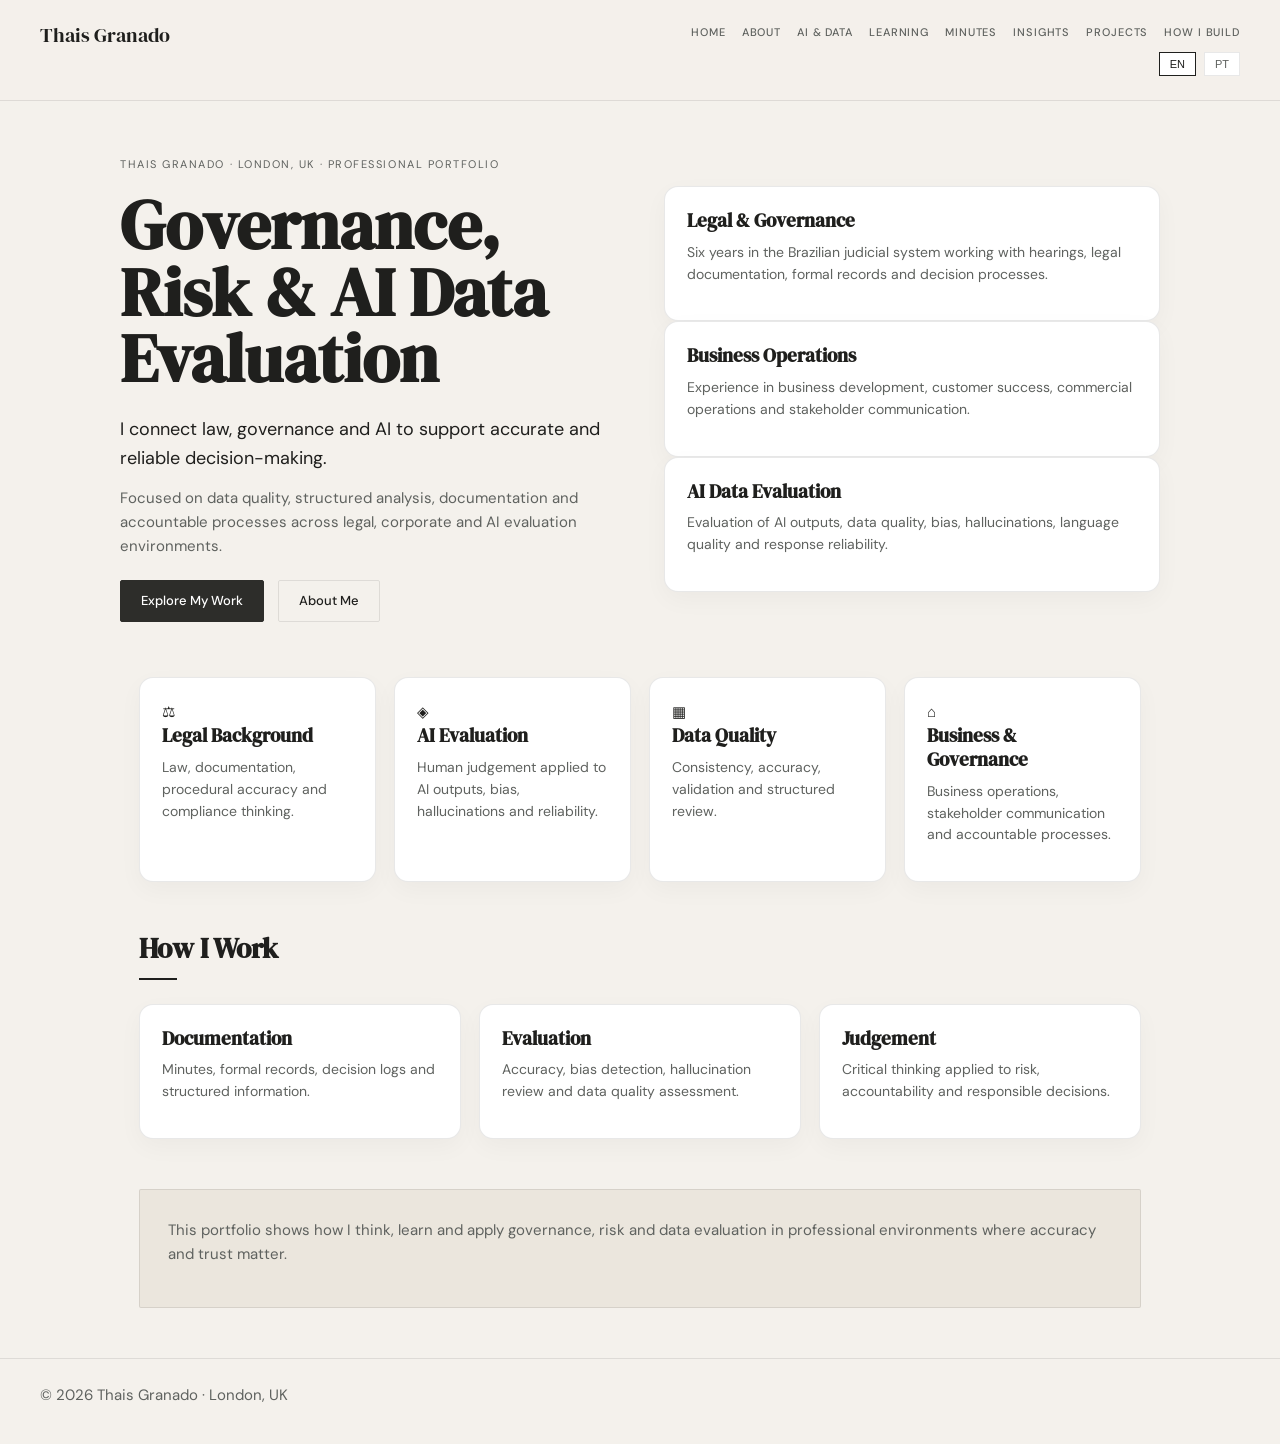
==== commit f745cc2e: "Revise portfolio content for clarity and focus Updated the title and various text elements to better" ====
--- a/index.html
+++ b/index.html
@@ -2,7 +2,7 @@
 <html lang="en">
 <head>
 <meta charset="UTF-8">
-<title>Thais Granado | Professional Portfolio</title>
+<title>Thais Granado | Governance, Risk & AI Data Evaluation</title>
 <meta name="viewport" content="width=device-width, initial-scale=1.0">
 <link href="https://fonts.googleapis.com/css2?family=DM+Serif+Display&family=DM+Sans:wght@300;400;500;600&display=swap" rel="stylesheet">
 <link rel="stylesheet" href="style.css">
@@ -40,29 +40,29 @@
   <div class="hero-left">
 
     <p class="hero-eyebrow">
-      <span class="en">Thais Granado Portfolio · London, UK</span>
-      <span class="pt">Portfólio Thais Granado · Londres, Reino Unido</span>
+      <span class="en">Thais Granado · London, UK · Professional Portfolio</span>
+      <span class="pt">Thais Granado · Londres, Reino Unido · Portfólio Profissional</span>
     </p>
 
     <h1 class="hero-title">
-      <span class="en">Governance.<br>Risk.<br>AI Data Evaluation.</span>
-      <span class="pt">Governança.<br>Risco.<br>Avaliação de Dados em IA.</span>
+      <span class="en">Governance, Risk & AI Data Evaluation</span>
+      <span class="pt">Governança, Risco & Avaliação de Dados em IA</span>
     </h1>
 
     <p class="hero-sub">
-      <span class="en">A professional portfolio connecting legal experience, business operations, corporate governance and AI data evaluation.</span>
-      <span class="pt">Um portfólio profissional conectando experiência jurídica, operações de negócios, governança corporativa e avaliação de dados em IA.</span>
+      <span class="en">I connect law, governance and AI to support accurate and reliable decision-making.</span>
+      <span class="pt">Conecto direito, governança e IA para apoiar decisões precisas e confiáveis.</span>
     </p>
 
     <p class="hero-text">
-      <span class="en">My work focuses on documentation, data quality, decision-making and risk, applying structured judgement to support accuracy, accountability and reliable outcomes.</span>
-      <span class="pt">Meu trabalho conecta documentação, qualidade de dados, tomada de decisão e risco, aplicando julgamento estruturado para apoiar precisão, responsabilidade e resultados confiáveis.</span>
+      <span class="en">Focused on data quality, structured analysis, documentation and accountable processes across legal, corporate and AI evaluation environments.</span>
+      <span class="pt">Foco em qualidade de dados, análise estruturada, documentação e processos responsáveis em ambientes jurídicos, corporativos e de avaliação de IA.</span>
     </p>
 
     <div class="hero-actions">
       <a href="projects.html" class="btn-primary">
-        <span class="en">View Projects</span>
-        <span class="pt">Ver Projetos</span>
+        <span class="en">Explore My Work</span>
+        <span class="pt">Ver Meu Trabalho</span>
       </a>
 
       <a href="about.html" class="btn-secondary">
@@ -77,8 +77,8 @@
 
     <div class="card">
       <h3>
-        <span class="en">Judicial & Governance Experience</span>
-        <span class="pt">Experiência Jurídica & Governança</span>
+        <span class="en">Legal & Governance</span>
+        <span class="pt">Jurídico & Governança</span>
       </h3>
       <p>
         <span class="en">Six years in the Brazilian judicial system working with hearings, legal documentation, formal records and decision processes.</span>
@@ -88,8 +88,8 @@
 
     <div class="card">
       <h3>
-        <span class="en">Business & Operations</span>
-        <span class="pt">Negócios & Operações</span>
+        <span class="en">Business Operations</span>
+        <span class="pt">Operações de Negócios</span>
       </h3>
       <p>
         <span class="en">Experience in business development, customer success, commercial operations and stakeholder communication.</span>
@@ -99,8 +99,8 @@
 
     <div class="card">
       <h3>
-        <span class="en">AI & Data Evaluation</span>
-        <span class="pt">IA & Avaliação de Dados</span>
+        <span class="en">AI Data Evaluation</span>
+        <span class="pt">Avaliação de Dados em IA</span>
       </h3>
       <p>
         <span class="en">Evaluation of AI outputs, data quality, bias, hallucinations, language quality and response reliability.</span>
@@ -172,8 +172,8 @@
 
   <div class="section-header">
     <h2>
-      <span class="en">Core Areas</span>
-      <span class="pt">Áreas Principais</span>
+      <span class="en">How I Work</span>
+      <span class="pt">Como Eu Trabalho</span>
     </h2>
     <div class="section-line"></div>
   </div>
@@ -182,34 +182,34 @@
 
     <a href="minutes.html" class="card-link">
       <h3>
-        <span class="en">Governance Documentation</span>
-        <span class="pt">Documentação de Governança</span>
-      </h3>
-      <p>
-        <span class="en">Minutes, formal records, decision logs and structured documentation.</span>
-        <span class="pt">Atas, registros formais, decisões e documentação estruturada.</span>
+        <span class="en">Documentation</span>
+        <span class="pt">Documentação</span>
+      </h3>
+      <p>
+        <span class="en">Minutes, formal records, decision logs and structured information.</span>
+        <span class="pt">Atas, registros formais, decisões e informação estruturada.</span>
       </p>
     </a>
 
     <a href="ai-evaluation.html" class="card-link">
       <h3>
-        <span class="en">AI Evaluation & Data Quality</span>
-        <span class="pt">Avaliação de IA & Qualidade de Dados</span>
-      </h3>
-      <p>
-        <span class="en">Accuracy, bias detection, hallucination review and reliability assessment.</span>
-        <span class="pt">Precisão, identificação de viés, revisão de alucinações e análise de confiabilidade.</span>
+        <span class="en">Evaluation</span>
+        <span class="pt">Avaliação</span>
+      </h3>
+      <p>
+        <span class="en">Accuracy, bias detection, hallucination review and data quality assessment.</span>
+        <span class="pt">Precisão, identificação de viés, revisão de alucinações e qualidade de dados.</span>
       </p>
     </a>
 
     <a href="insights.html" class="card-link">
       <h3>
-        <span class="en">Risk & Decision Support</span>
-        <span class="pt">Risco & Suporte à Decisão</span>
-      </h3>
-      <p>
-        <span class="en">Critical thinking applied to judgement, accountability and professional decision-making.</span>
-        <span class="pt">Pensamento crítico aplicado a julgamento, responsabilidade e tomada de decisão profissional.</span>
+        <span class="en">Judgement</span>
+        <span class="pt">Julgamento</span>
+      </h3>
+      <p>
+        <span class="en">Critical thinking applied to risk, accountability and responsible decisions.</span>
+        <span class="pt">Pensamento crítico aplicado a risco, responsabilidade e decisões responsáveis.</span>
       </p>
     </a>
 
@@ -221,8 +221,8 @@
 
   <div class="highlight-box">
     <p>
-      <span class="en">This portfolio is a structured record of how I think, learn and apply governance, risk and data evaluation in professional contexts.</span>
-      <span class="pt">Este portfólio é um registro estruturado de como eu penso, aprendo e aplico governança, risco e avaliação de dados em contextos profissionais.</span>
+      <span class="en">This portfolio shows how I think, learn and apply governance, risk and data evaluation in professional environments where accuracy and trust matter.</span>
+      <span class="pt">Este portfólio mostra como eu penso, aprendo e aplico governança, risco e avaliação de dados em ambientes profissionais onde precisão e confiança importam.</span>
     </p>
   </div>
 
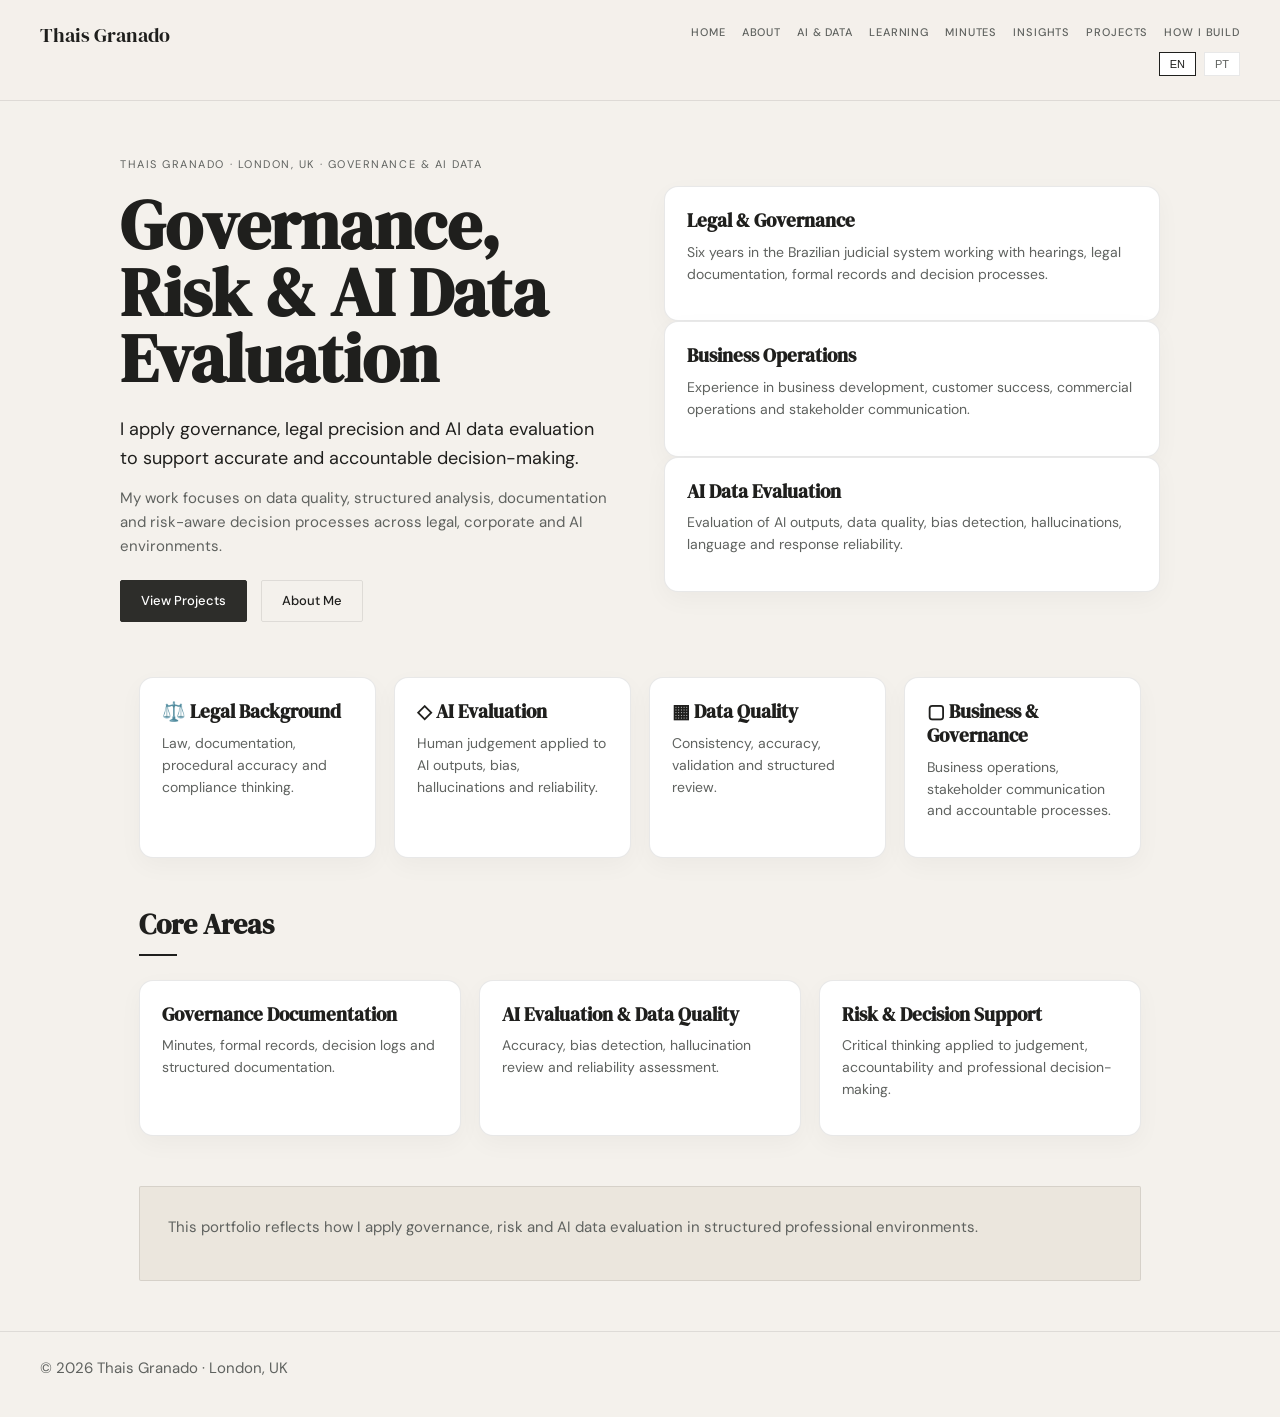
==== commit 8ff283fb: "Revise portfolio content for clarity and focus Updated various sections of the portfolio to reflect " ====
--- a/index.html
+++ b/index.html
@@ -2,8 +2,9 @@
 <html lang="en">
 <head>
 <meta charset="UTF-8">
-<title>Thais Granado | Governance, Risk & AI Data Evaluation</title>
+<title>Thais Granado | Governance, Risk & AI Data</title>
 <meta name="viewport" content="width=device-width, initial-scale=1.0">
+
 <link href="https://fonts.googleapis.com/css2?family=DM+Serif+Display&family=DM+Sans:wght@300;400;500;600&display=swap" rel="stylesheet">
 <link rel="stylesheet" href="style.css">
 <script src="script.js" defer></script>
@@ -39,30 +40,43 @@
 
   <div class="hero-left">
 
+    <!-- EYEBROW -->
     <p class="hero-eyebrow">
-      <span class="en">Thais Granado · London, UK · Professional Portfolio</span>
-      <span class="pt">Thais Granado · Londres, Reino Unido · Portfólio Profissional</span>
-    </p>
-
+      <span class="en">THAIS GRANADO · LONDON, UK · GOVERNANCE & AI DATA</span>
+      <span class="pt">THAIS GRANADO · LONDRES, UK · GOVERNANÇA & DADOS EM IA</span>
+    </p>
+
+    <!-- HEADLINE -->
     <h1 class="hero-title">
-      <span class="en">Governance, Risk & AI Data Evaluation</span>
-      <span class="pt">Governança, Risco & Avaliação de Dados em IA</span>
+      <span class="en">Governance,<br>Risk & AI Data<br>Evaluation</span>
+      <span class="pt">Governança,<br>Risco & Avaliação<br>de Dados em IA</span>
     </h1>
 
+    <!-- SUBTITLE -->
     <p class="hero-sub">
-      <span class="en">I connect law, governance and AI to support accurate and reliable decision-making.</span>
-      <span class="pt">Conecto direito, governança e IA para apoiar decisões precisas e confiáveis.</span>
-    </p>
-
+      <span class="en">
+        I apply governance, legal precision and AI data evaluation to support accurate and accountable decision-making.
+      </span>
+      <span class="pt">
+        Aplico governança, precisão jurídica e avaliação de dados em IA para apoiar decisões precisas e responsáveis.
+      </span>
+    </p>
+
+    <!-- BODY TEXT -->
     <p class="hero-text">
-      <span class="en">Focused on data quality, structured analysis, documentation and accountable processes across legal, corporate and AI evaluation environments.</span>
-      <span class="pt">Foco em qualidade de dados, análise estruturada, documentação e processos responsáveis em ambientes jurídicos, corporativos e de avaliação de IA.</span>
-    </p>
-
+      <span class="en">
+        My work focuses on data quality, structured analysis, documentation and risk-aware decision processes across legal, corporate and AI environments.
+      </span>
+      <span class="pt">
+        Meu trabalho é focado em qualidade de dados, análise estruturada, documentação e processos de decisão orientados a risco em ambientes jurídicos, corporativos e de IA.
+      </span>
+    </p>
+
+    <!-- BUTTONS -->
     <div class="hero-actions">
       <a href="projects.html" class="btn-primary">
-        <span class="en">Explore My Work</span>
-        <span class="pt">Ver Meu Trabalho</span>
+        <span class="en">View Projects</span>
+        <span class="pt">Ver Projetos</span>
       </a>
 
       <a href="about.html" class="btn-secondary">
@@ -73,6 +87,7 @@
 
   </div>
 
+  <!-- RIGHT SIDE CARDS -->
   <div class="hero-right">
 
     <div class="card">
@@ -81,8 +96,12 @@
         <span class="pt">Jurídico & Governança</span>
       </h3>
       <p>
-        <span class="en">Six years in the Brazilian judicial system working with hearings, legal documentation, formal records and decision processes.</span>
-        <span class="pt">Seis anos no sistema judiciário brasileiro com audiências, documentação jurídica, registros formais e processos de decisão.</span>
+        <span class="en">
+          Six years in the Brazilian judicial system working with hearings, legal documentation, formal records and decision processes.
+        </span>
+        <span class="pt">
+          Seis anos no sistema judiciário brasileiro com atuação em audiências, documentação jurídica, registros formais e processos de decisão.
+        </span>
       </p>
     </div>
 
@@ -92,8 +111,12 @@
         <span class="pt">Operações de Negócios</span>
       </h3>
       <p>
-        <span class="en">Experience in business development, customer success, commercial operations and stakeholder communication.</span>
-        <span class="pt">Experiência em desenvolvimento de negócios, customer success, operações comerciais e comunicação com stakeholders.</span>
+        <span class="en">
+          Experience in business development, customer success, commercial operations and stakeholder communication.
+        </span>
+        <span class="pt">
+          Experiência em desenvolvimento de negócios, customer success, operações comerciais e comunicação com stakeholders.
+        </span>
       </p>
     </div>
 
@@ -103,22 +126,27 @@
         <span class="pt">Avaliação de Dados em IA</span>
       </h3>
       <p>
-        <span class="en">Evaluation of AI outputs, data quality, bias, hallucinations, language quality and response reliability.</span>
-        <span class="pt">Avaliação de outputs de IA, qualidade de dados, vieses, alucinações, linguagem e confiabilidade das respostas.</span>
-      </p>
-    </div>
-
-  </div>
-
-</section>
+        <span class="en">
+          Evaluation of AI outputs, data quality, bias detection, hallucinations, language and response reliability.
+        </span>
+        <span class="pt">
+          Avaliação de outputs de IA, qualidade de dados, vieses, alucinações, linguagem e confiabilidade das respostas.
+        </span>
+      </p>
+    </div>
+
+  </div>
+
+</section>
+
+<!-- SKILLS / SYMBOLS SECTION -->
 
 <section class="container">
 
   <div class="grid-4">
 
     <div class="card">
-      <div class="icon-symbol">⚖</div>
-      <h3>
+      <h3>⚖️ 
         <span class="en">Legal Background</span>
         <span class="pt">Base Jurídica</span>
       </h3>
@@ -129,8 +157,7 @@
     </div>
 
     <div class="card">
-      <div class="icon-symbol">◈</div>
-      <h3>
+      <h3>◇ 
         <span class="en">AI Evaluation</span>
         <span class="pt">Avaliação de IA</span>
       </h3>
@@ -141,8 +168,7 @@
     </div>
 
     <div class="card">
-      <div class="icon-symbol">▦</div>
-      <h3>
+      <h3>▦ 
         <span class="en">Data Quality</span>
         <span class="pt">Qualidade de Dados</span>
       </h3>
@@ -153,8 +179,7 @@
     </div>
 
     <div class="card">
-      <div class="icon-symbol">⌂</div>
-      <h3>
+      <h3>▢ 
         <span class="en">Business & Governance</span>
         <span class="pt">Negócios & Governança</span>
       </h3>
@@ -168,64 +193,70 @@
 
 </section>
 
+<!-- CORE AREAS -->
+
 <section class="container">
 
   <div class="section-header">
     <h2>
-      <span class="en">How I Work</span>
-      <span class="pt">Como Eu Trabalho</span>
+      <span class="en">Core Areas</span>
+      <span class="pt">Áreas Principais</span>
     </h2>
     <div class="section-line"></div>
   </div>
 
   <div class="grid-3">
 
-    <a href="minutes.html" class="card-link">
-      <h3>
-        <span class="en">Documentation</span>
-        <span class="pt">Documentação</span>
-      </h3>
-      <p>
-        <span class="en">Minutes, formal records, decision logs and structured information.</span>
-        <span class="pt">Atas, registros formais, decisões e informação estruturada.</span>
-      </p>
-    </a>
-
-    <a href="ai-evaluation.html" class="card-link">
-      <h3>
-        <span class="en">Evaluation</span>
-        <span class="pt">Avaliação</span>
-      </h3>
-      <p>
-        <span class="en">Accuracy, bias detection, hallucination review and data quality assessment.</span>
-        <span class="pt">Precisão, identificação de viés, revisão de alucinações e qualidade de dados.</span>
-      </p>
-    </a>
-
-    <a href="insights.html" class="card-link">
-      <h3>
-        <span class="en">Judgement</span>
-        <span class="pt">Julgamento</span>
-      </h3>
-      <p>
-        <span class="en">Critical thinking applied to risk, accountability and responsible decisions.</span>
-        <span class="pt">Pensamento crítico aplicado a risco, responsabilidade e decisões responsáveis.</span>
-      </p>
-    </a>
-
-  </div>
-
-</section>
+    <div class="card">
+      <h3>
+        <span class="en">Governance Documentation</span>
+        <span class="pt">Documentação de Governança</span>
+      </h3>
+      <p>
+        <span class="en">Minutes, formal records, decision logs and structured documentation.</span>
+        <span class="pt">Atas, registros formais, decisões e documentação estruturada.</span>
+      </p>
+    </div>
+
+    <div class="card">
+      <h3>
+        <span class="en">AI Evaluation & Data Quality</span>
+        <span class="pt">Avaliação de IA & Qualidade de Dados</span>
+      </h3>
+      <p>
+        <span class="en">Accuracy, bias detection, hallucination review and reliability assessment.</span>
+        <span class="pt">Precisão, identificação de viés, revisão de alucinações e confiabilidade.</span>
+      </p>
+    </div>
+
+    <div class="card">
+      <h3>
+        <span class="en">Risk & Decision Support</span>
+        <span class="pt">Risco & Suporte à Decisão</span>
+      </h3>
+      <p>
+        <span class="en">Critical thinking applied to judgement, accountability and professional decision-making.</span>
+        <span class="pt">Pensamento crítico aplicado a julgamento, responsabilidade e decisões profissionais.</span>
+      </p>
+    </div>
+
+  </div>
+
+</section>
+
+<!-- FINAL STATEMENT -->
 
 <section class="container">
-
   <div class="highlight-box">
     <p>
-      <span class="en">This portfolio shows how I think, learn and apply governance, risk and data evaluation in professional environments where accuracy and trust matter.</span>
-      <span class="pt">Este portfólio mostra como eu penso, aprendo e aplico governança, risco e avaliação de dados em ambientes profissionais onde precisão e confiança importam.</span>
-    </p>
-  </div>
-
+      <span class="en">
+        This portfolio reflects how I apply governance, risk and AI data evaluation in structured professional environments.
+      </span>
+      <span class="pt">
+        Este portfólio demonstra como aplico governança, risco e avaliação de dados em IA em ambientes profissionais estruturados.
+      </span>
+    </p>
+  </div>
 </section>
 
 </main>
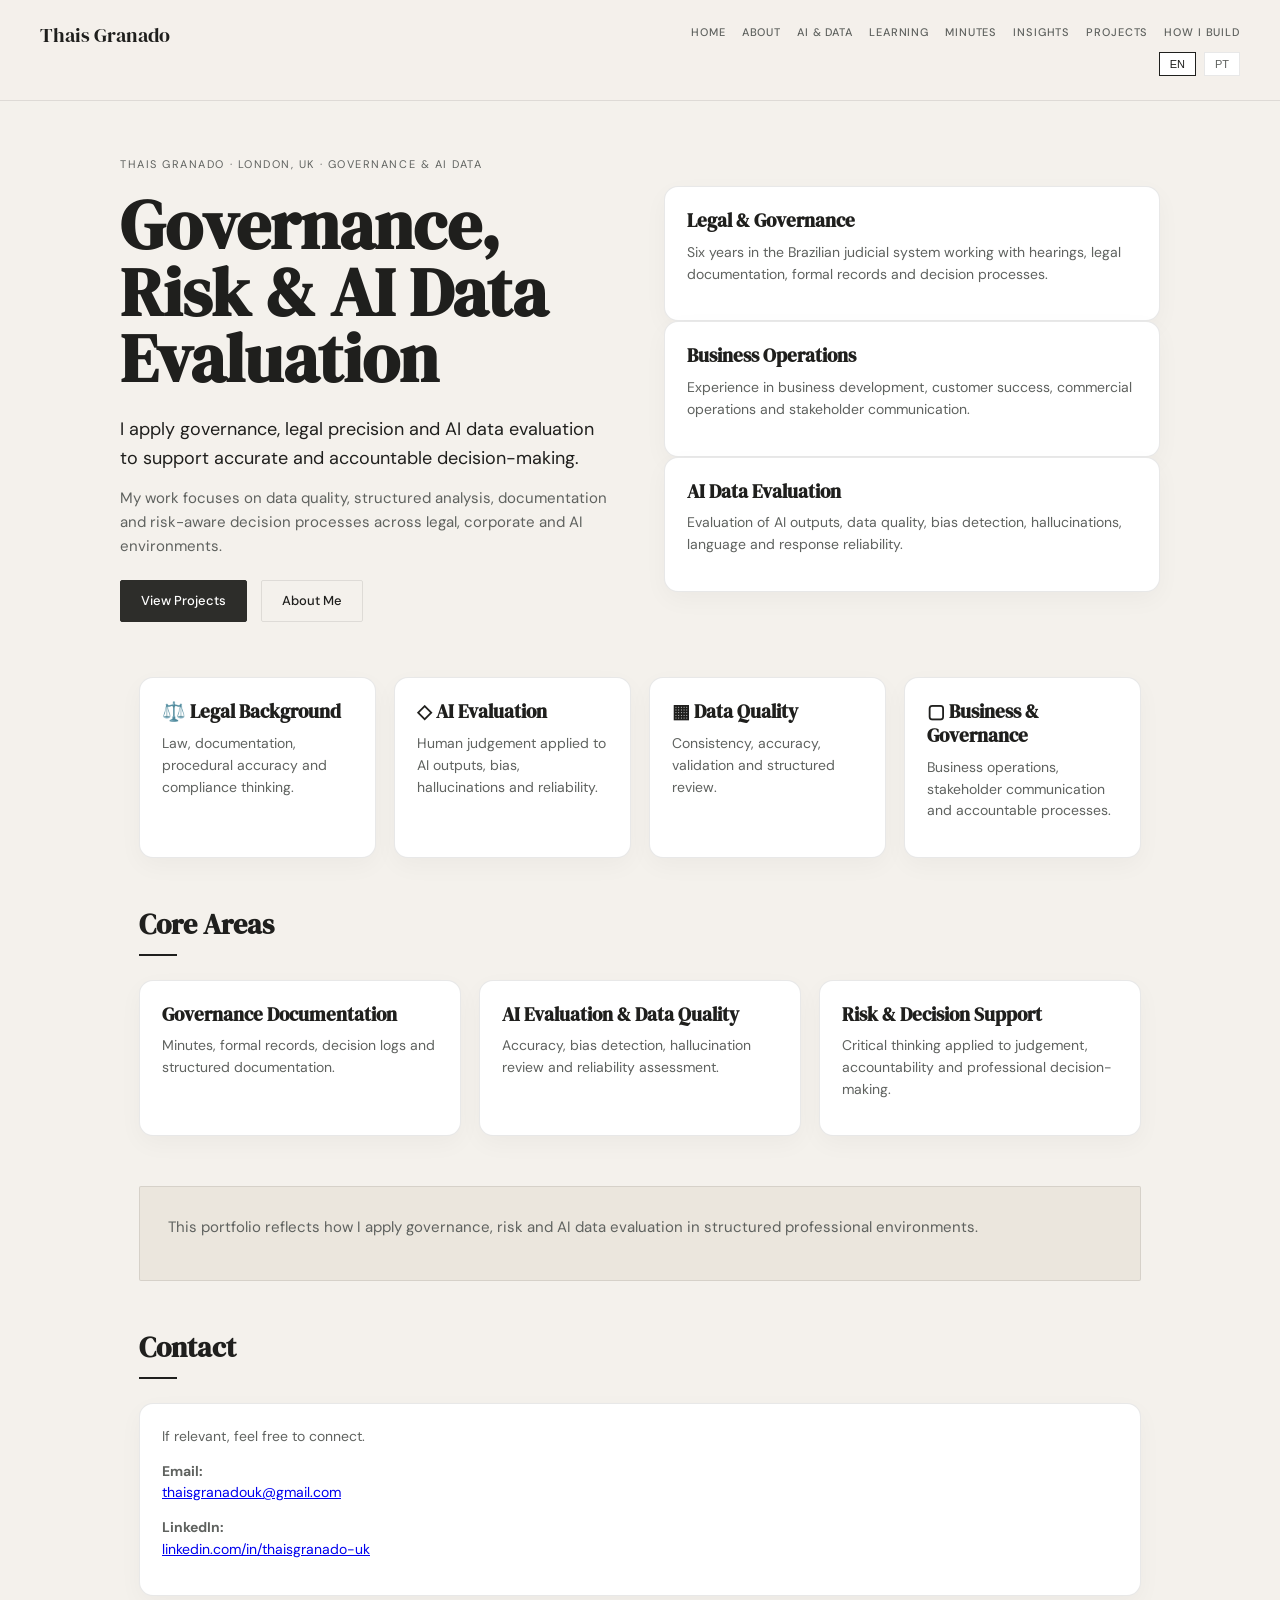
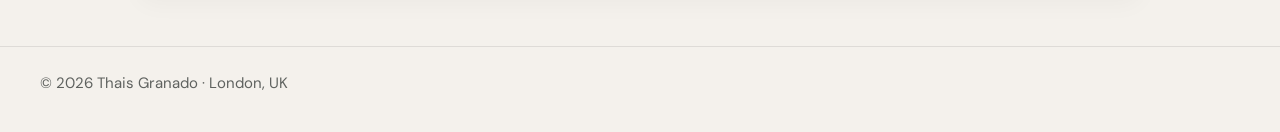
==== commit 3572085c: "Add contact section with email and LinkedIn details Added a contact section with email and LinkedIn " ====
--- a/index.html
+++ b/index.html
@@ -40,19 +40,16 @@
 
   <div class="hero-left">
 
-    <!-- EYEBROW -->
     <p class="hero-eyebrow">
       <span class="en">THAIS GRANADO · LONDON, UK · GOVERNANCE & AI DATA</span>
       <span class="pt">THAIS GRANADO · LONDRES, UK · GOVERNANÇA & DADOS EM IA</span>
     </p>
 
-    <!-- HEADLINE -->
     <h1 class="hero-title">
       <span class="en">Governance,<br>Risk & AI Data<br>Evaluation</span>
       <span class="pt">Governança,<br>Risco & Avaliação<br>de Dados em IA</span>
     </h1>
 
-    <!-- SUBTITLE -->
     <p class="hero-sub">
       <span class="en">
         I apply governance, legal precision and AI data evaluation to support accurate and accountable decision-making.
@@ -62,7 +59,6 @@
       </span>
     </p>
 
-    <!-- BODY TEXT -->
     <p class="hero-text">
       <span class="en">
         My work focuses on data quality, structured analysis, documentation and risk-aware decision processes across legal, corporate and AI environments.
@@ -72,7 +68,6 @@
       </span>
     </p>
 
-    <!-- BUTTONS -->
     <div class="hero-actions">
       <a href="projects.html" class="btn-primary">
         <span class="en">View Projects</span>
@@ -87,7 +82,6 @@
 
   </div>
 
-  <!-- RIGHT SIDE CARDS -->
   <div class="hero-right">
 
     <div class="card">
@@ -138,8 +132,6 @@
   </div>
 
 </section>
-
-<!-- SKILLS / SYMBOLS SECTION -->
 
 <section class="container">
 
@@ -192,8 +184,6 @@
   </div>
 
 </section>
-
-<!-- CORE AREAS -->
 
 <section class="container">
 
@@ -244,8 +234,6 @@
 
 </section>
 
-<!-- FINAL STATEMENT -->
-
 <section class="container">
   <div class="highlight-box">
     <p>
@@ -255,6 +243,35 @@
       <span class="pt">
         Este portfólio demonstra como aplico governança, risco e avaliação de dados em IA em ambientes profissionais estruturados.
       </span>
+    </p>
+  </div>
+</section>
+
+<section class="container">
+  <div class="section-header">
+    <h2>
+      <span class="en">Contact</span>
+      <span class="pt">Contato</span>
+    </h2>
+    <div class="section-line"></div>
+  </div>
+
+  <div class="card">
+    <p>
+      <span class="en">If relevant, feel free to connect.</span>
+      <span class="pt">Se fizer sentido, fique à vontade para entrar em contato.</span>
+    </p>
+
+    <p>
+      <strong>Email:</strong><br>
+      <a href="mailto:thaisgranadouk@gmail.com">thaisgranadouk@gmail.com</a>
+    </p>
+
+    <p>
+      <strong>LinkedIn:</strong><br>
+      <a href="https://www.linkedin.com/in/thaisgranado-uk" target="_blank">
+        linkedin.com/in/thaisgranado-uk
+      </a>
     </p>
   </div>
 </section>
